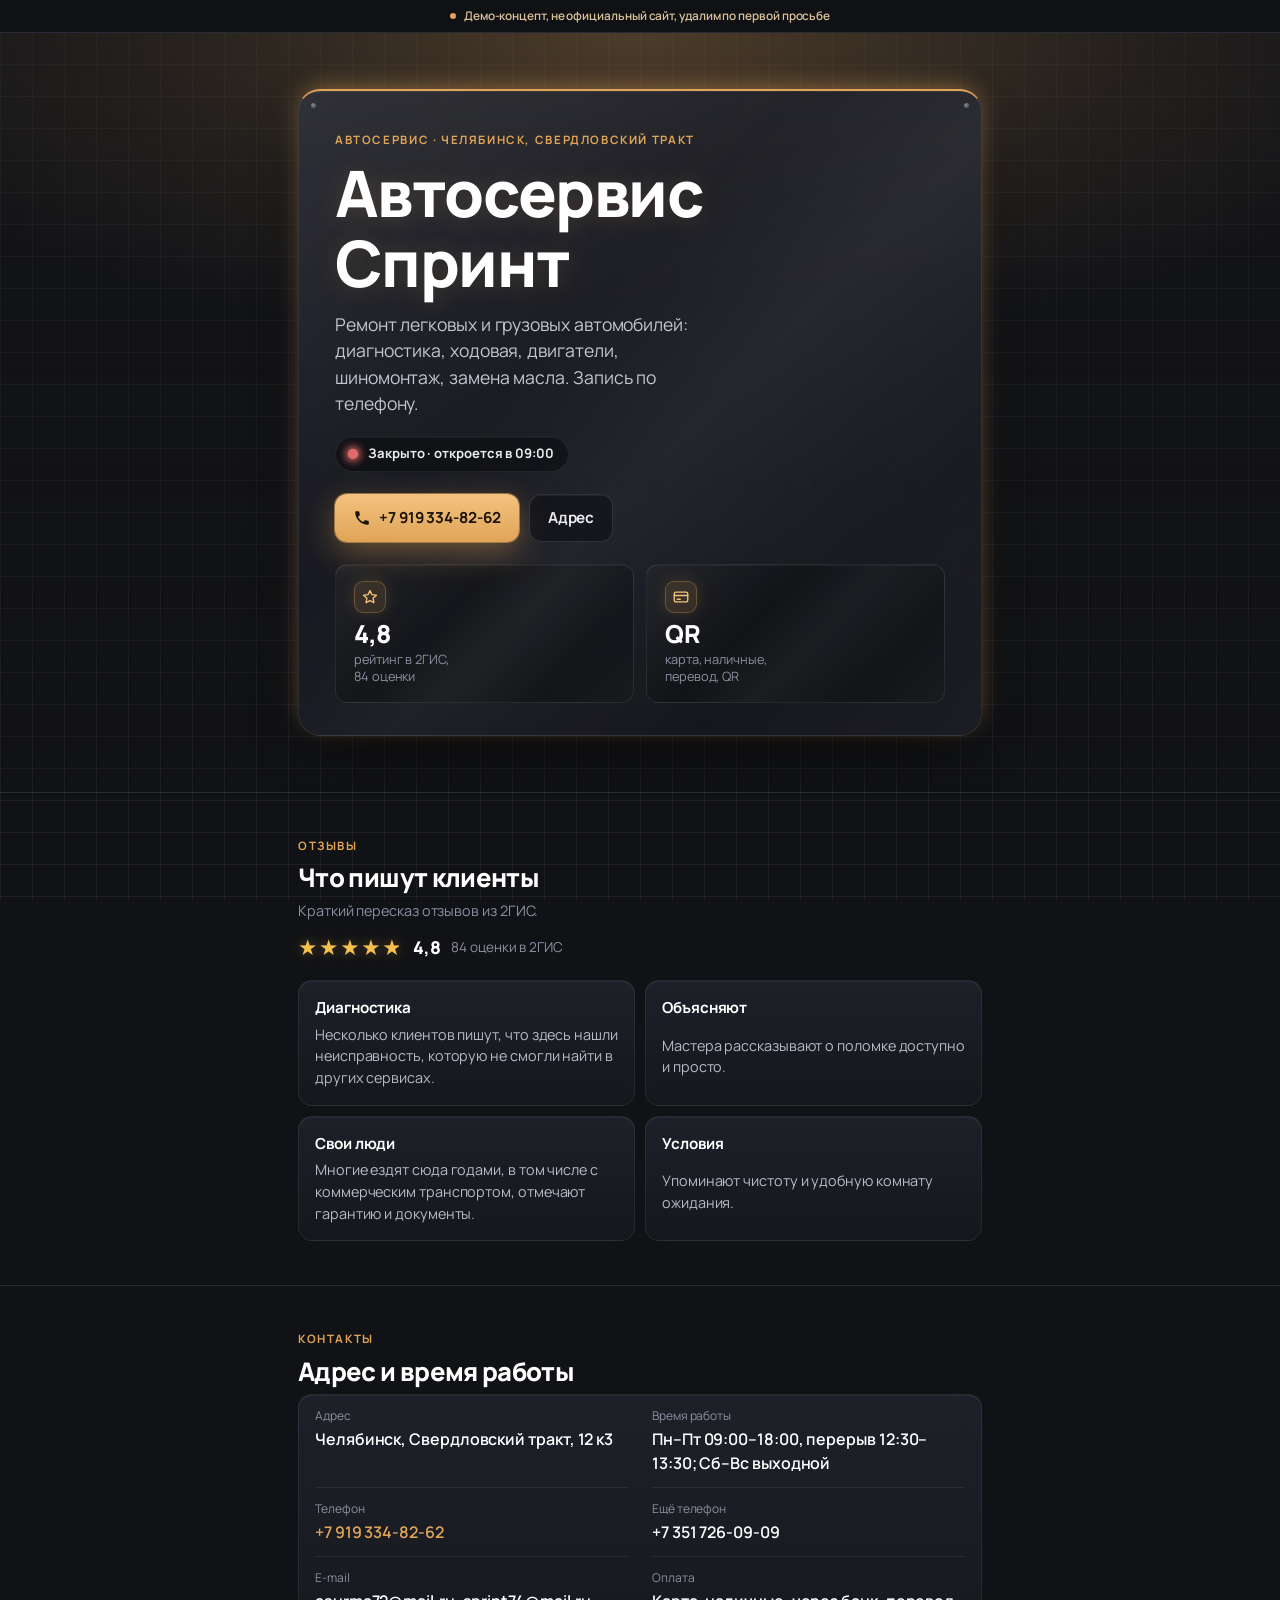
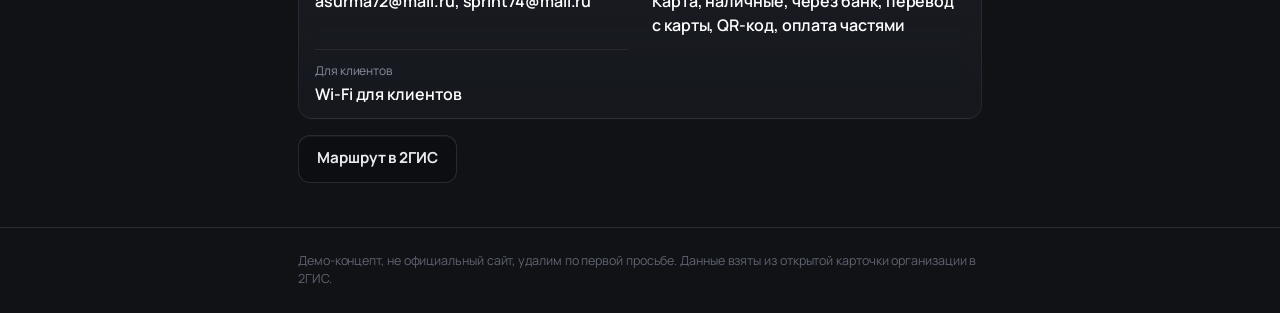
==== avtoservis-sprint/index.html @ 27052a9a "Демо-сайты: 7 лендингов (noindex, robots.txt Disallow) Co-Authored-By: Claude Opus 5.5 <noreply@anth" ====
<!doctype html>
<html lang="ru">
<head>
<meta charset="utf-8">
<meta name="viewport" content="width=device-width, initial-scale=1, viewport-fit=cover">
<meta name="robots" content="noindex, nofollow, noarchive">
<meta name="googlebot" content="noindex, nofollow">
<meta name="yandex" content="noindex, nofollow">
<title>Автосервис Спринт — легковой и грузовой автосервис, Челябинск (демо)</title>
<meta name="description" content="Демо-концепт сайта автосервиса «Спринт»: услуги, адрес, время работы, запись по телефону.">
<meta name="theme-color" content="#111215">
<link rel="preconnect" href="https://fonts.googleapis.com">
<link rel="preconnect" href="https://fonts.gstatic.com" crossorigin>
<link rel="stylesheet" href="https://fonts.googleapis.com/css2?family=Manrope:wght@400;500;600;700;800&display=swap">
<link rel="stylesheet" href="style.css">
</head>
<body ontouchstart="">

<div class="demo-bar" role="note">
  <span class="demo-bar__dot" aria-hidden="true"></span>
  Демо-концепт, не официальный сайт, удалим по первой просьбе
</div>

<header class="hero">
  <div class="wrap">
    <div class="hero__card">
      <p class="eyebrow">Автосервис · Челябинск, Свердловский тракт</p>
      <h1 class="hero__title">Автосервис Спринт</h1>
      <p class="hero__lead">Ремонт легковых и грузовых автомобилей: диагностика, ходовая, двигатели, шиномонтаж, замена масла. Запись по телефону.</p>
      <p class="status" id="status">
      <span class="status__dot" aria-hidden="true"></span>
      <span class="status__text">Пн–Пт 09:00–18:00, перерыв 12:30–13:30</span>
    </p>
      <div class="hero__actions">
      <a class="btn btn--call" href="tel:+79193348262">
        <svg aria-hidden="true" viewBox="0 0 24 24" width="18" height="18"><path fill="currentColor" d="M6.6 10.8a15.1 15.1 0 0 0 6.6 6.6l2.2-2.2a1 1 0 0 1 1-.25 11.4 11.4 0 0 0 3.6.57 1 1 0 0 1 1 1V20a1 1 0 0 1-1 1A17 17 0 0 1 3 4a1 1 0 0 1 1-1h3.5a1 1 0 0 1 1 1c0 1.25.2 2.45.57 3.57a1 1 0 0 1-.25 1z"/></svg>
        +7 919 334-82-62
      </a>
      <a class="btn btn--ghost" href="#contacts">Адрес</a>
    </div>
      <ul class="facts" style="--n:2">
        <li><span class="fact__icon" aria-hidden="true"><svg aria-hidden="true" viewBox="0 0 24 24" fill="none" stroke="currentColor" stroke-width="1.8" stroke-linecap="round" stroke-linejoin="round"><path d="m12 3.5 2.6 5.3 5.9.9-4.3 4.1 1 5.8L12 16.9l-5.2 2.7 1-5.8-4.3-4.1 5.9-.9z"/></svg></span><b>4,8</b><span class="fact__label">рейтинг в 2ГИС,<br>84 оценки</span></li>
        <li><span class="fact__icon" aria-hidden="true"><svg aria-hidden="true" viewBox="0 0 24 24" fill="none" stroke="currentColor" stroke-width="1.8" stroke-linecap="round" stroke-linejoin="round"><rect x="3" y="5.5" width="18" height="13" rx="2.5"/><path d="M3 10h18M7 15h4"/></svg></span><b>QR</b><span class="fact__label">карта, наличные,<br>перевод, QR</span></li>
      </ul>
    </div>
  </div>
</header>

<main>

  <section class="section" id="reviews">
    <div class="wrap">
      <p class="eyebrow">Отзывы</p>
      <h2>Что пишут клиенты</h2>
      <p class="muted">Краткий пересказ отзывов из 2ГИС.</p>
      <p class="stars" style="--fill:96%">
        <span class="stars__glyphs" role="img" aria-label="Рейтинг 4,8 из 5">★★★★★</span>
        <b>4,8</b>
        <span>84 оценки в 2ГИС</span>
      </p>
      <ul class="cards">
        <li><b>Диагностика</b><span>Несколько клиентов пишут, что здесь нашли неисправность, которую не смогли найти в других сервисах.</span></li>
        <li><b>Объясняют</b><span>Мастера рассказывают о поломке доступно и просто.</span></li>
        <li><b>Свои люди</b><span>Многие ездят сюда годами, в том числе с коммерческим транспортом, отмечают гарантию и документы.</span></li>
        <li><b>Условия</b><span>Упоминают чистоту и удобную комнату ожидания.</span></li>
      </ul>
    </div>
  </section>
  <section class="section" id="contacts">
    <div class="wrap">
      <p class="eyebrow">Контакты</p>
      <h2>Адрес и время работы</h2>
      <dl class="info">
        <div><dt>Адрес</dt><dd>Челябинск, Свердловский тракт, 12 к3</dd></div>
        <div><dt>Время работы</dt><dd>Пн–Пт 09:00–18:00, перерыв 12:30–13:30; Сб–Вс выходной</dd></div>
        <div><dt>Телефон</dt><dd><a href="tel:+79193348262">+7 919 334-82-62</a></dd></div>
        <div><dt>Ещё телефон</dt><dd>+7 351 726-09-09</dd></div>
        <div><dt>E-mail</dt><dd>asurma72@mail.ru, sprint74@mail.ru</dd></div>
        <div><dt>Оплата</dt><dd>Карта, наличные, через банк, перевод с карты, QR-код, оплата частями</dd></div>
        <div><dt>Для клиентов</dt><dd>Wi-Fi для клиентов</dd></div>
      </dl>
      <a class="btn btn--ghost btn--wide" href="https://2gis.ru/chelyabinsk/firm/2111590606338443" target="_blank" rel="noopener nofollow">Маршрут в 2ГИС</a>
    </div>
  </section>
</main>

<footer class="footer">
  <div class="wrap">
    <p>Демо-концепт, не официальный сайт, удалим по первой просьбе. Данные взяты из открытой карточки организации в 2ГИС.</p>
  </div>
</footer>

<div class="callbar">
  <a class="callbar__btn" href="tel:+79193348262">
    <svg aria-hidden="true" viewBox="0 0 24 24" width="18" height="18"><path fill="currentColor" d="M6.6 10.8a15.1 15.1 0 0 0 6.6 6.6l2.2-2.2a1 1 0 0 1 1-.25 11.4 11.4 0 0 0 3.6.57 1 1 0 0 1 1 1V20a1 1 0 0 1-1 1A17 17 0 0 1 3 4a1 1 0 0 1 1-1h3.5a1 1 0 0 1 1 1c0 1.25.2 2.45.57 3.57a1 1 0 0 1-.25 1z"/></svg>
    Позвонить в автосервис
  </a>
</div>
<script>
/* Статус «открыто/закрыто» по челябинскому времени. Без скрипта остаётся текст из карточки. */
(function () {
  try {
    var plan = [[[540,750],[810,1080]],[[540,750],[810,1080]],[[540,750],[810,1080]],[[540,750],[810,1080]],[[540,750],[810,1080]],[],[]]; /* Пн..Вс, интервалы в минутах */
    var days = ['пн', 'вт', 'ср', 'чт', 'пт', 'сб', 'вс'];
    var parts = new Intl.DateTimeFormat('en-US', { timeZone: 'Asia/Yekaterinburg', weekday: 'short', hour: 'numeric', minute: 'numeric', hourCycle: 'h23' }).formatToParts(new Date());
    var get = function (k) { return parts.find(function (p) { return p.type === k; }).value; };
    var d = ['Mon', 'Tue', 'Wed', 'Thu', 'Fri', 'Sat', 'Sun'].indexOf(get('weekday'));
    var t = +get('hour') * 60 + +get('minute');
    var hm = function (x) { var h = Math.floor(x / 60), m = x % 60; return (h < 10 ? '0' : '') + h + ':' + (m < 10 ? '0' : '') + m; };
    var el = document.getElementById('status'), text, open = false, i, k, iv;
    for (i = 0; i < plan[d].length; i++) if (t >= plan[d][i][0] && t < plan[d][i][1]) { open = true; text = 'Открыто · до ' + hm(plan[d][i][1]); }
    if (!open) {
      for (k = 0; k < 8 && !text; k++) {
        iv = plan[(d + k) % 7];
        for (i = 0; i < iv.length && !text; i++) {
          if (k === 0 && iv[i][0] <= t) continue;
          text = (k === 0 && i > 0 ? 'Перерыв' : 'Закрыто') + ' · откроется ' + (k > 1 ? 'в ' + days[(d + k) % 7] + ' ' : '') + 'в ' + hm(iv[i][0]);
        }
      }
    }
    el.classList.add(open ? 'is-open' : 'is-closed');
    el.querySelector('.status__text').textContent = text;
  } catch (e) {}
})();
</script>
</body>
</html>
---- avtoservis-sprint/style.css ----
/* Шаблон демо-лендинга (эталон NordWest). Один файл на все сайты: build.js копирует его в site/{slug}/ и nordwest/.
   Тёмная «индустриальная» тема, мобильная вёрстка по умолчанию.
   Анимации отключаются при prefers-reduced-motion. */
:root {
  color-scheme: dark;
  --bg: #111215;
  --card: #1a1c23;
  --card-2: #20232b;
  --line: #282b36;
  --text: #e9eaee;
  --muted: #8b90a0;
  --dim: #5f6474;
  --white: #ffffff;
  --accent: #e0a458;          /* латунь */
  --accent-hi: #f3c27f;
  --accent-ink: #1a1306;
  --gold: #f5c04e;
  --glow: rgba(224, 164, 88, .32);
  --ok: #5fbf8a;
  --off: #e06a6a;
  --r: 14px;
  --callbar-h: 76px;
  /* стекло и металл */
  --glass: linear-gradient(180deg, rgba(34, 37, 46, .78) 0%, rgba(24, 26, 33, .7) 100%);
  --glass-line: rgba(255, 255, 255, .07);
  --glass-hi: inset 0 1px 0 rgba(255, 255, 255, .05);
  --metal: linear-gradient(135deg, rgba(255, 255, 255, .075) 0%, rgba(255, 255, 255, .012) 38%, rgba(255, 255, 255, .055) 55%, rgba(255, 255, 255, .01) 78%, rgba(255, 255, 255, .04) 100%);
  --hover: rgba(224, 164, 88, .14);
}

*, *::before, *::after { box-sizing: border-box; }
html { -webkit-text-size-adjust: 100%; scroll-behavior: smooth; }

body {
  margin: 0;
  background: var(--bg);
  color: var(--text);
  font-family: "Manrope", "Inter", system-ui, -apple-system, "Segoe UI", Roboto, Arial, sans-serif;
  font-size: 15px;
  line-height: 1.5;
  letter-spacing: -.005em;
  -webkit-font-smoothing: antialiased;
  /* резерв под закреплённую панель звонка, чтобы она не перекрывала контент */
  padding-bottom: calc(var(--callbar-h) + env(safe-area-inset-bottom, 0px));
}

/* Техно-сетка на всю страницу: линии каждые 32px. Слой фиксирован и не ловит касания */
body::before {
  content: "";
  position: fixed;
  inset: 0;
  z-index: -1;
  pointer-events: none;
  background-image:
    linear-gradient(rgba(255, 255, 255, .06) 1px, transparent 1px),
    linear-gradient(90deg, rgba(255, 255, 255, .06) 1px, transparent 1px);
  background-size: 32px 32px;
}

.wrap { max-width: 720px; margin: 0 auto; padding-inline: 18px; }

h1, h2 { margin: 0; color: var(--white); letter-spacing: -.025em; line-height: 1.1; }
h2 { font-size: 1.6rem; font-weight: 800; margin-bottom: 8px; }

.eyebrow {
  margin: 0 0 10px;
  font-size: .72rem;
  font-weight: 700;
  letter-spacing: .14em;
  text-transform: uppercase;
  color: var(--accent);
}
.muted { margin: 0 0 20px; color: var(--muted); font-size: .9rem; }

/* Плашка демо */
.demo-bar {
  position: sticky;
  top: 0;
  z-index: 20;
  display: flex;
  align-items: center;
  justify-content: center;
  gap: 8px;
  padding: calc(7px + env(safe-area-inset-top, 0px)) 14px 7px;
  background: rgba(17, 18, 21, .92);
  backdrop-filter: blur(8px);
  -webkit-backdrop-filter: blur(8px);
  border-bottom: 1px solid var(--line);
  color: #d9c29b;
  font-size: .74rem;
  font-weight: 600;
  text-align: center;
}
.demo-bar__dot { width: 6px; height: 6px; border-radius: 50%; background: var(--accent); flex: none; }

/* ---------- Первый экран ---------- */
.hero {
  position: relative;
  padding-block: 28px 36px;
  border-bottom: 1px solid var(--line);
  /* яркий латунный прожектор сверху; подложка полупрозрачная, чтобы читалась сетка */
  background:
    radial-gradient(90% 55% at 50% 0%, rgba(224, 164, 88, .28), rgba(224, 164, 88, .08) 45%, transparent 75%),
    linear-gradient(180deg, rgba(21, 22, 27, .55) 0%, rgba(17, 18, 21, .2) 100%);
  overflow: hidden;
}

/* индустриальная карточка: светящийся верхний край + диагональный металлический отлив */
.hero__card {
  position: relative;
  padding: 24px 18px 18px;
  border-radius: 18px;
  border: 1px solid rgba(255, 255, 255, .08);
  border-top: 2px solid var(--accent);
  background: var(--metal), linear-gradient(180deg, rgba(30, 32, 40, .88), rgba(20, 21, 27, .9));
  box-shadow:
    0 -6px 24px -6px rgba(224, 164, 88, .55),
    inset 0 1px 0 rgba(255, 255, 255, .06),
    0 24px 60px -20px rgba(0, 0, 0, .7);
  backdrop-filter: blur(10px);
  -webkit-backdrop-filter: blur(10px);
}
/* заклёпки по углам — маленький «индустриальный» штрих */
.hero__card::before,
.hero__card::after {
  content: "";
  position: absolute;
  top: 12px;
  width: 5px;
  height: 5px;
  border-radius: 50%;
  background: radial-gradient(circle at 35% 35%, #c9ccd6, #5c606c);
  opacity: .55;
}
.hero__card::before { left: 12px; }
.hero__card::after { right: 12px; }

.hero__title { font-size: 2.9rem; font-weight: 800; margin-bottom: 12px; text-shadow: 0 2px 24px rgba(224, 164, 88, .18); }
.hero__lead { margin: 0 0 20px; color: #c3c6d0; font-size: 1rem; max-width: 34ch; }

/* Статус работы */
.status {
  display: inline-flex;
  align-items: center;
  gap: 10px;
  margin: 0 0 22px;
  padding: 7px 14px 7px 12px;
  border: 1px solid var(--glass-line);
  border-radius: 999px;
  background: rgba(10, 11, 14, .55);
  box-shadow: var(--glass-hi);
  font-size: .82rem;
  font-weight: 700;
  color: var(--text);
}
/* цвет точки задаётся через color, кольцо пульсирует тем же цветом */
.status__dot { position: relative; width: 10px; height: 10px; border-radius: 50%; color: var(--muted); background: currentColor; flex: none; }
.status.is-open .status__dot { color: var(--ok); box-shadow: 0 0 10px 1px currentColor; }
.status.is-closed .status__dot { color: var(--off); box-shadow: 0 0 10px 1px currentColor; }
.status.is-open .status__dot::after,
.status.is-closed .status__dot::after {
  content: "";
  position: absolute;
  inset: 0;
  border-radius: 50%;
  border: 2px solid currentColor;
  box-shadow: 0 0 8px currentColor;
  animation: pulse 1.8s cubic-bezier(.2, .6, .35, 1) infinite;
}
@keyframes pulse {
  0%   { transform: scale(1);   opacity: 1; }
  75%  { transform: scale(3.4); opacity: 0; }
  100% { transform: scale(3.4); opacity: 0; }
}

.hero__actions { display: flex; flex-wrap: wrap; gap: 10px; margin-bottom: 22px; }

/* ---------- Кнопки ---------- */
.btn {
  position: relative;
  display: inline-flex;
  align-items: center;
  justify-content: center;
  gap: 8px;
  min-height: 48px;
  padding: 0 18px;
  border-radius: 12px;
  font-weight: 700;
  font-size: .95rem;
  text-decoration: none;
  transition: background .15s, box-shadow .15s, border-color .15s, transform .12s ease-out;
  -webkit-tap-highlight-color: transparent;
}
.btn:active { transform: scale(.97); }
.btn--call,
.callbar__btn {
  overflow: hidden;
  isolation: isolate;
  background: linear-gradient(180deg, var(--accent-hi) 0%, var(--accent) 100%);
  color: var(--accent-ink);
  box-shadow: 0 0 0 1px rgba(224, 164, 88, .6), 0 10px 32px rgba(224, 164, 88, .42);
}
.btn--call:hover { box-shadow: 0 0 0 1px rgba(243, 194, 127, .9), 0 12px 40px rgba(224, 164, 88, .55); }
/* глянцевый блик пробегает по кнопке раз в 4 секунды */
.btn--call::after,
.callbar__btn::after {
  content: "";
  position: absolute;
  z-index: -1;
  top: -20%;
  bottom: -20%;
  left: 0;
  width: 45%;
  background: linear-gradient(100deg, transparent 0%, rgba(255, 255, 255, .55) 50%, transparent 100%);
  transform: translateX(-160%) skewX(-18deg);
  animation: shine 4s ease-in-out infinite;
  pointer-events: none;
}
@keyframes shine {
  0%, 62%  { transform: translateX(-160%) skewX(-18deg); }
  86%, 100% { transform: translateX(330%) skewX(-18deg); }
}
.btn--ghost {
  border: 1px solid rgba(255, 255, 255, .12);
  color: var(--text);
  background: rgba(10, 11, 14, .5);
  box-shadow: var(--glass-hi);
}
.btn--ghost:hover { border-color: rgba(224, 164, 88, .45); }
.btn--wide { width: 100%; margin-top: 16px; }

/* ---------- Цифры-бейджи ---------- */
.facts {
  list-style: none;
  margin: 0;
  padding: 0;
  display: grid;
  grid-template-columns: repeat(var(--n, 3), 1fr);
  gap: 8px;
}
.facts li {
  display: grid;
  align-content: start;
  gap: 4px;
  padding: 12px 10px 12px;
  border-radius: 12px;
  border: 1px solid rgba(255, 255, 255, .08);
  background: var(--metal), rgba(10, 11, 14, .55);
  box-shadow: var(--glass-hi);
}
.fact__icon {
  display: grid;
  place-items: center;
  width: 32px;
  height: 32px;
  margin-bottom: 4px;
  border-radius: 9px;
  color: var(--accent-hi);
  background: rgba(224, 164, 88, .14);
  border: 1px solid rgba(224, 164, 88, .3);
  box-shadow: 0 0 16px rgba(224, 164, 88, .18);
}
.fact__icon svg { width: 18px; height: 18px; }
.facts b { color: var(--white); font-size: 1.55rem; font-weight: 800; line-height: 1.05; letter-spacing: -.02em; }
.fact__label { color: var(--muted); font-size: .72rem; line-height: 1.35; }

/* ---------- Секции ---------- */
.section { position: relative; padding-block: 44px; border-bottom: 1px solid var(--line); }

/* Свечение за прайсом: слой позади контента внутри секции */
#prices::before {
  content: "";
  position: absolute;
  inset: 0;
  z-index: -1;
  pointer-events: none;
  background:
    radial-gradient(70% 45% at 85% 15%, rgba(224, 164, 88, .12), transparent 70%),
    radial-gradient(60% 40% at 10% 70%, rgba(95, 120, 191, .08), transparent 70%);
}

/* ---------- Прайс ---------- */
.group {
  position: relative;
  background: var(--glass);
  border: 1px solid var(--glass-line);
  border-radius: var(--r);
  box-shadow: var(--glass-hi);
  backdrop-filter: blur(12px);
  -webkit-backdrop-filter: blur(12px);
  margin-bottom: 10px;
  overflow: hidden;
  transition: border-color .2s;
}
/* латунная полоса слева у открытой группы */
.group::before {
  content: "";
  position: absolute;
  left: 0;
  top: 0;
  bottom: 0;
  width: 3px;
  background: var(--accent);
  box-shadow: 0 0 12px rgba(224, 164, 88, .7);
  opacity: 0;
  transition: opacity .2s;
}
.group[open] { border-color: rgba(224, 164, 88, .25); }
.group[open]::before { opacity: 1; }

.group summary {
  display: flex;
  align-items: center;
  gap: 10px;
  padding: 14px 16px;
  cursor: pointer;
  list-style: none;
  font-weight: 700;
  color: var(--white);
  transition: background .15s;
  -webkit-tap-highlight-color: transparent;
}
.group summary:active { background: var(--hover); }
@media (hover: hover) { .group summary:hover { background: rgba(255, 255, 255, .03); } }
.group summary::-webkit-details-marker { display: none; }
.group summary .group__title { flex: 1; }
.group__icon {
  flex: none;
  display: grid;
  place-items: center;
  width: 32px;
  height: 32px;
  border-radius: 9px;
  color: var(--accent-hi);
  background: rgba(224, 164, 88, .12);
  border: 1px solid rgba(224, 164, 88, .25);
}
.group__icon svg { width: 18px; height: 18px; }
/* яркий счётчик позиций */
.group summary small {
  min-width: 26px;
  font-size: .74rem;
  font-weight: 800;
  text-align: center;
  color: var(--accent-ink);
  background: var(--accent);
  padding: 2px 8px;
  border-radius: 999px;
  box-shadow: 0 0 12px rgba(224, 164, 88, .45);
}
.group summary::after {
  content: "";
  width: 8px;
  height: 8px;
  border-right: 2px solid var(--muted);
  border-bottom: 2px solid var(--muted);
  transform: rotate(45deg) translateY(-2px);
  transition: transform .2s;
}
.group[open] summary::after { transform: rotate(-135deg) translateY(-2px); border-color: var(--accent); }
.group[open] summary { border-bottom: 1px solid var(--glass-line); }

.price { list-style: none; margin: 0; padding: 0; }
/* строка подсвечивается на всю ширину карточки */
.price li {
  position: relative;
  display: flex;
  align-items: baseline;
  justify-content: space-between;
  gap: 14px;
  padding: 10px 16px 10px 19px;
  font-size: .9rem;
  color: #c3c6d0;
  transition: background .15s, color .15s;
}
.price li + li { border-top: 1px solid var(--glass-line); }
.price li:active { background: var(--hover); color: var(--white); }
.price li:active b { color: var(--accent-hi); }
@media (hover: hover) {
  .price li:hover { background: var(--hover); color: var(--white); }
  .price li:hover b { color: var(--accent-hi); }
}
.price b { color: var(--white); font-weight: 700; white-space: nowrap; font-variant-numeric: tabular-nums; transition: color .15s; }

.note { margin: 18px 0 0; color: var(--muted); font-size: .86rem; }
.note b { color: var(--text); }

/* ---------- Отзывы ---------- */
/* звёзды заполняются ровно по рейтингу в 2ГИС: --fill = рейтинг / 5 */
.stars {
  display: flex;
  flex-wrap: wrap;
  align-items: center;
  gap: 4px 10px;
  margin: -8px 0 20px;
  font-size: .85rem;
  color: var(--muted);
}
.stars__glyphs {
  font-size: 1.35rem;
  letter-spacing: .08em;
  line-height: 1;
  background: linear-gradient(90deg, var(--gold) var(--fill, 100%), #3a3d48 var(--fill, 100%));
  -webkit-background-clip: text;
  background-clip: text;
  color: transparent;
  filter: drop-shadow(0 0 6px rgba(245, 192, 78, .35));
}
.stars b { color: var(--white); font-size: 1.1rem; font-weight: 800; }

.cards { list-style: none; margin: 0; padding: 0; display: grid; gap: 10px; }
.cards li {
  display: grid;
  gap: 4px;
  padding: 16px;
  background: var(--glass);
  border: 1px solid var(--glass-line);
  border-radius: var(--r);
  box-shadow: var(--glass-hi);
  backdrop-filter: blur(12px);
  -webkit-backdrop-filter: blur(12px);
  font-size: .9rem;
  color: #b7bbc7;
  transition: border-color .2s, background .2s, transform .2s ease-out;
}
.cards li:active { border-color: rgba(224, 164, 88, .35); }
@media (hover: hover) {
  .cards li:hover { border-color: rgba(224, 164, 88, .35); transform: translateY(-2px); }
}
.cards b { color: var(--white); font-size: .95rem; }

/* ---------- Контакты ---------- */
.info {
  margin: 0;
  background: var(--glass);
  border: 1px solid var(--glass-line);
  border-radius: var(--r);
  box-shadow: var(--glass-hi);
  backdrop-filter: blur(12px);
  -webkit-backdrop-filter: blur(12px);
  padding: 0 16px;
}
.info div { padding: 12px 0; }
.info div + div { border-top: 1px solid var(--glass-line); }
.info dt { color: var(--muted); font-size: .75rem; margin-bottom: 2px; }
.info dd { margin: 0; color: var(--white); font-weight: 600; overflow-wrap: anywhere; }
.info a { color: var(--accent); text-decoration: none; }

.footer { padding-block: 24px; color: var(--dim); font-size: .78rem; }
.footer p { margin: 0; }

/* ---------- Закреплённая панель звонка ---------- */
.callbar {
  position: fixed;
  left: 0;
  right: 0;
  bottom: 0;
  z-index: 30;
  padding: 10px 16px calc(10px + env(safe-area-inset-bottom, 0px));
  background: rgba(17, 18, 21, .9);
  backdrop-filter: blur(10px);
  -webkit-backdrop-filter: blur(10px);
  border-top: 1px solid var(--line);
}
.callbar__btn {
  position: relative;
  display: flex;
  align-items: center;
  justify-content: center;
  gap: 8px;
  height: 52px;
  max-width: 520px;
  margin: 0 auto;
  border-radius: 12px;
  font-weight: 800;
  font-size: 1rem;
  text-decoration: none;
  transition: transform .12s ease-out;
  -webkit-tap-highlight-color: transparent;
}
.callbar__btn:active { transform: scale(.97); }

a:focus-visible, summary:focus-visible { outline: 2px solid var(--accent); outline-offset: 3px; border-radius: 10px; }

@media (prefers-reduced-motion: reduce) {
  html { scroll-behavior: auto; }
  *, *::before, *::after { transition: none !important; animation: none !important; }
  .cards li:hover { transform: none; }
}

/* Узкие телефоны: цифры-бейджи компактнее */
@media (max-width: 374px) {
  .facts li { padding: 10px 8px; }
  .facts b { font-size: 1.3rem; }
  .fact__icon { width: 28px; height: 28px; }
}

/* Планшеты и десктоп: панель звонка не нужна, кнопка есть на первом экране */
@media (min-width: 760px) {
  body { padding-bottom: 0; font-size: 16px; }
  .callbar { display: none; }
  .hero { padding-block: 56px 56px; }
  .hero__card { padding: 40px 36px 32px; border-radius: 22px; }
  .hero__title { font-size: 4rem; }
  .hero__lead { font-size: 1.1rem; }
  .facts { gap: 12px; }
  .facts li { padding: 16px 18px; }
  .fact__label { font-size: .8rem; }
  .cards { grid-template-columns: 1fr 1fr; }
  .info { display: grid; grid-template-columns: 1fr 1fr; column-gap: 24px; }
  .info div + div { border-top: 0; }
  .info div:nth-child(n+3) { border-top: 1px solid var(--glass-line); }
  .btn--wide { width: auto; }
}
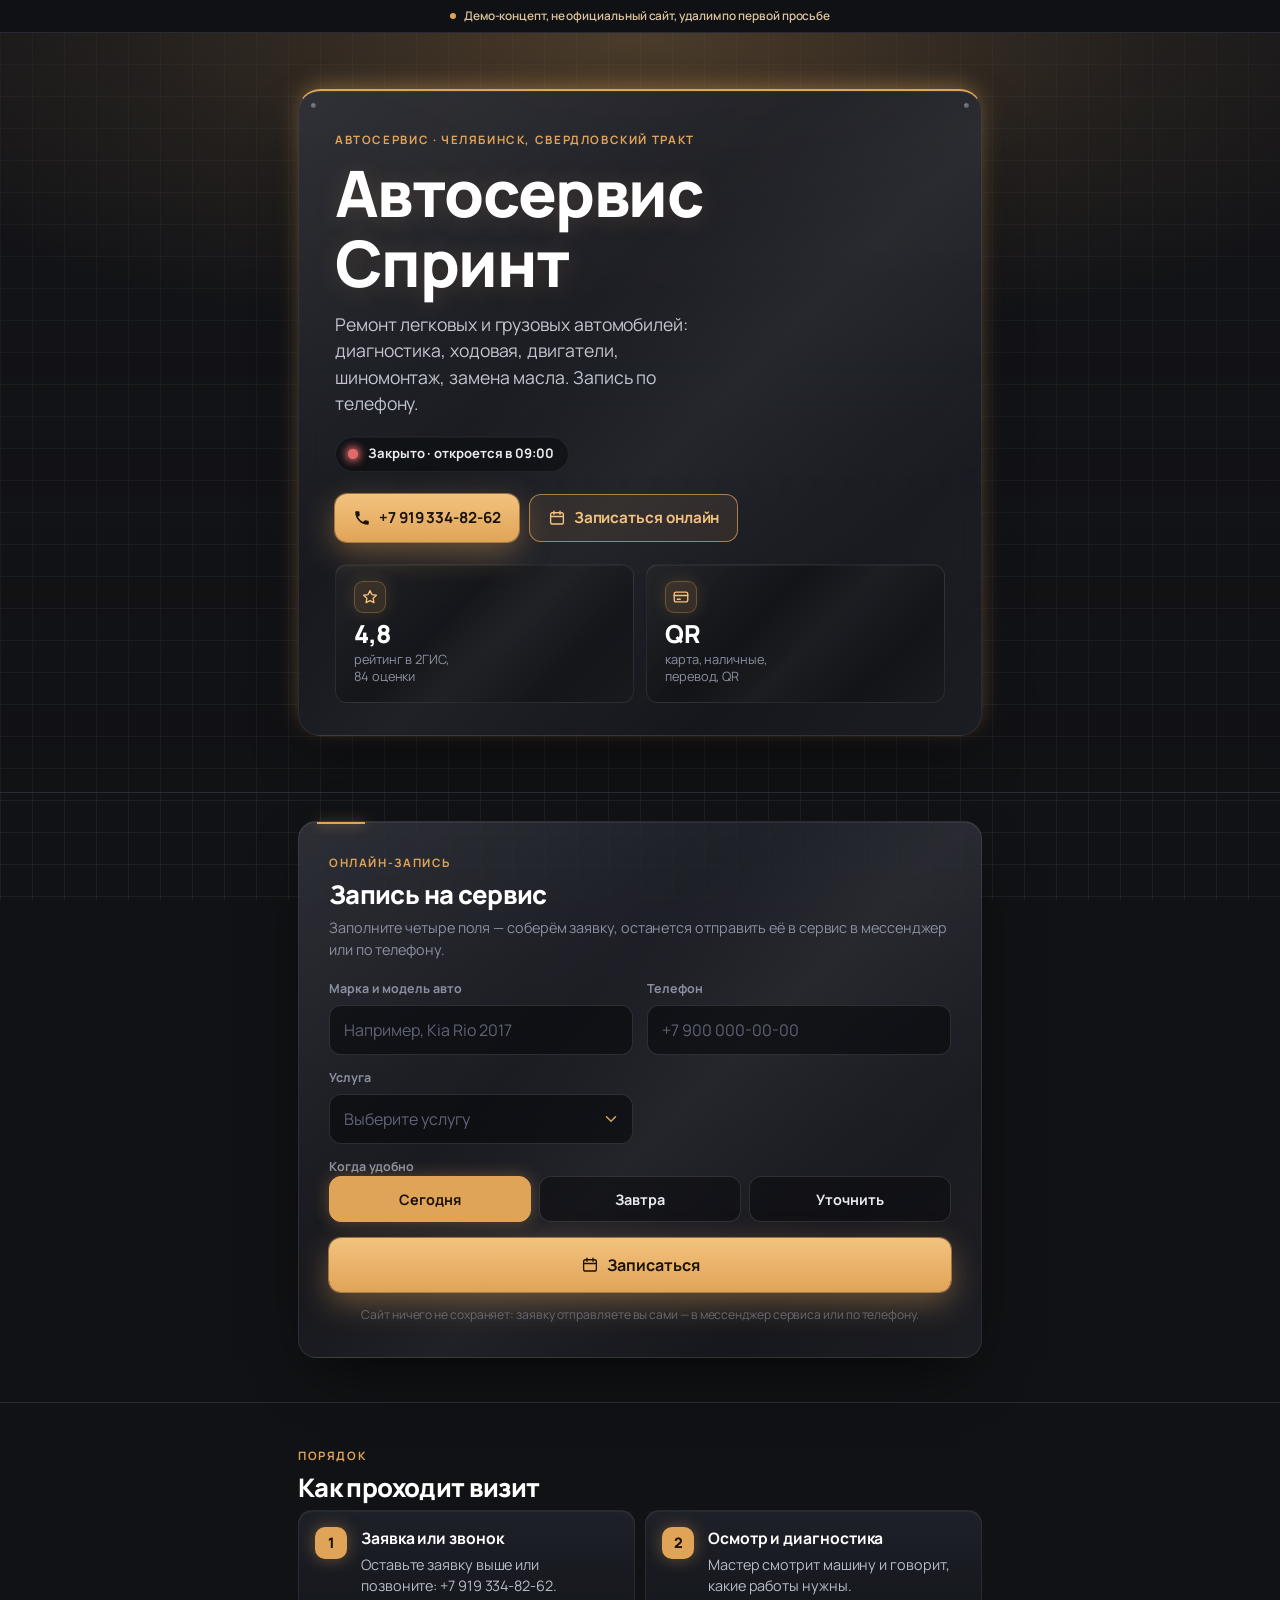
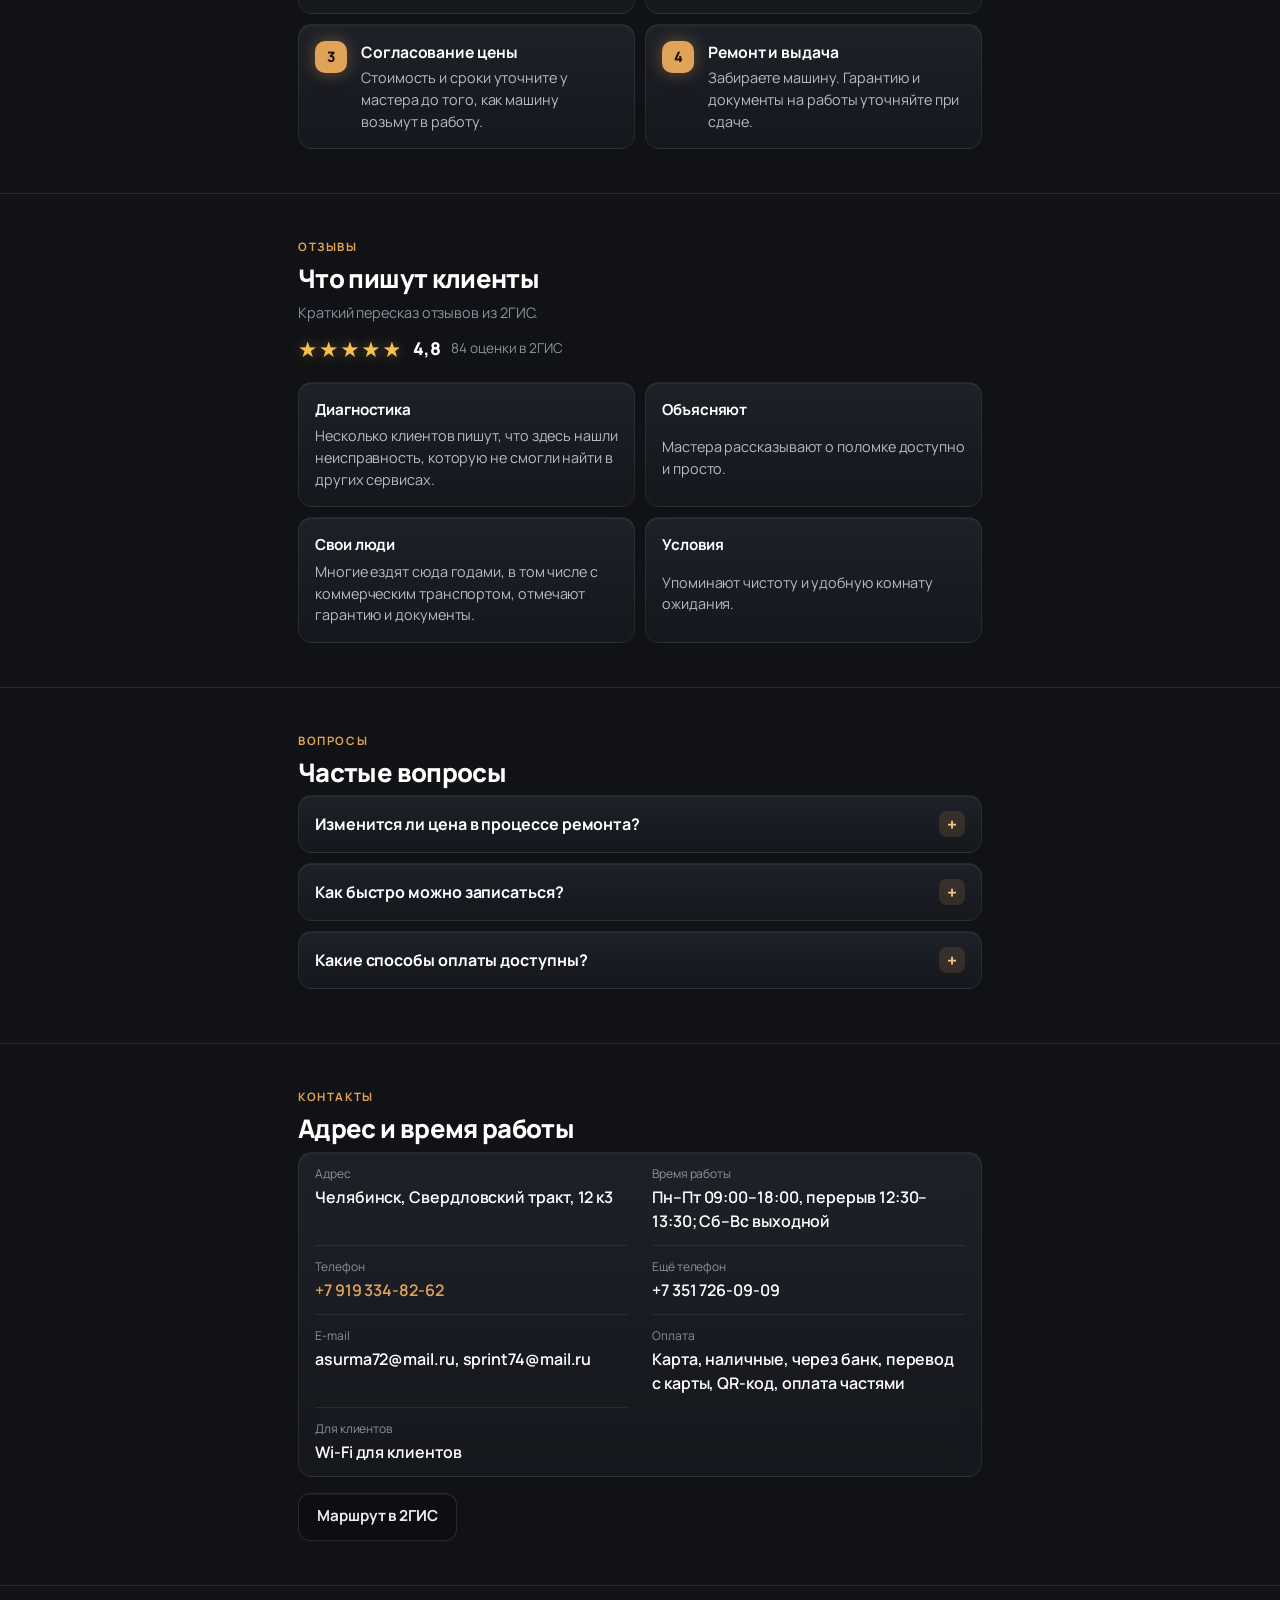
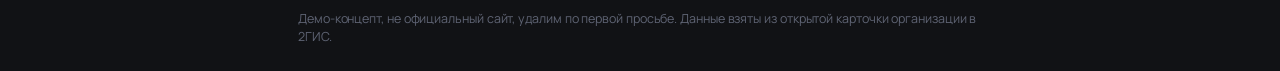
==== commit 78c48d52: "Онлайн-запись, «Как проходит визит», частые вопросы, кнопки записи Co-Authored-By: Claude Opus 5.5 <" ====
--- a/avtoservis-sprint/index.html
+++ b/avtoservis-sprint/index.html
@@ -36,7 +36,7 @@
         <svg aria-hidden="true" viewBox="0 0 24 24" width="18" height="18"><path fill="currentColor" d="M6.6 10.8a15.1 15.1 0 0 0 6.6 6.6l2.2-2.2a1 1 0 0 1 1-.25 11.4 11.4 0 0 0 3.6.57 1 1 0 0 1 1 1V20a1 1 0 0 1-1 1A17 17 0 0 1 3 4a1 1 0 0 1 1-1h3.5a1 1 0 0 1 1 1c0 1.25.2 2.45.57 3.57a1 1 0 0 1-.25 1z"/></svg>
         +7 919 334-82-62
       </a>
-      <a class="btn btn--ghost" href="#contacts">Адрес</a>
+      <a class="btn btn--book" href="#booking"><svg aria-hidden="true" viewBox="0 0 24 24" fill="none" stroke="currentColor" stroke-width="1.8" stroke-linecap="round" stroke-linejoin="round"><rect x="3.5" y="5" width="17" height="15" rx="2.5"/><path d="M3.5 10h17M8 3v4M16 3v4"/></svg> Записаться онлайн</a>
     </div>
       <ul class="facts" style="--n:2">
         <li><span class="fact__icon" aria-hidden="true"><svg aria-hidden="true" viewBox="0 0 24 24" fill="none" stroke="currentColor" stroke-width="1.8" stroke-linecap="round" stroke-linejoin="round"><path d="m12 3.5 2.6 5.3 5.9.9-4.3 4.1 1 5.8L12 16.9l-5.2 2.7 1-5.8-4.3-4.1 5.9-.9z"/></svg></span><b>4,8</b><span class="fact__label">рейтинг в 2ГИС,<br>84 оценки</span></li>
@@ -47,7 +47,54 @@
 </header>
 
 <main>
-
+  <section class="section section--booking" id="booking">
+    <div class="wrap">
+      <div class="booking">
+        <p class="eyebrow">Онлайн-запись</p>
+        <h2>Запись на сервис</h2>
+        <p class="muted">Заполните четыре поля — соберём заявку, останется отправить её в сервис в мессенджер или по телефону.</p>
+        <form class="bform" id="bform" action="#booking" novalidate>
+          <label class="field"><span class="field__label">Марка и модель авто</span>
+            <input class="field__input" name="car" maxlength="60" autocomplete="off" placeholder="Например, Kia Rio 2017" required></label>
+          <label class="field"><span class="field__label">Телефон</span>
+            <input class="field__input" name="phone" type="tel" inputmode="tel" autocomplete="tel" maxlength="20" placeholder="+7 900 000-00-00" required></label>
+          <label class="field"><span class="field__label">Услуга</span>
+            <select class="field__input" name="service" required>
+              <option value="" disabled selected>Выберите услугу</option>
+              <option>Замена масла</option>
+              <option>Диагностика</option>
+              <option>Ходовая часть</option>
+              <option>Ремонт двигателя</option>
+              <option>Шиномонтаж</option>
+              <option>Другое</option>
+            </select></label>
+          <fieldset class="field field--chips"><legend class="field__label">Когда удобно</legend>
+            <div class="chips">
+              <label class="chip"><input type="radio" name="time" value="Сегодня" checked><span>Сегодня</span></label>
+              <label class="chip"><input type="radio" name="time" value="Завтра"><span>Завтра</span></label>
+              <label class="chip"><input type="radio" name="time" value="Уточнить"><span>Уточнить</span></label>
+            </div>
+          </fieldset>
+          <p class="bform__err" id="bform-err" role="alert" hidden></p>
+          <button class="btn btn--call btn--wide bform__submit" type="submit"><svg aria-hidden="true" viewBox="0 0 24 24" fill="none" stroke="currentColor" stroke-width="1.8" stroke-linecap="round" stroke-linejoin="round"><rect x="3.5" y="5" width="17" height="15" rx="2.5"/><path d="M3.5 10h17M8 3v4M16 3v4"/></svg> Записаться</button>
+          <p class="bform__hint">Сайт ничего не сохраняет: заявку отправляете вы сами — в мессенджер сервиса или по телефону.</p>
+        </form>
+      </div>
+    </div>
+  </section>
+
+  <section class="section" id="steps">
+    <div class="wrap">
+      <p class="eyebrow">Порядок</p>
+      <h2>Как проходит визит</h2>
+      <ol class="steps">
+        <li class="step"><span class="step__num">1</span><b>Заявка или звонок</b><span>Оставьте заявку выше или позвоните: +7 919 334-82-62.</span></li>
+        <li class="step"><span class="step__num">2</span><b>Осмотр и диагностика</b><span>Мастер смотрит машину и говорит, какие работы нужны.</span></li>
+        <li class="step"><span class="step__num">3</span><b>Согласование цены</b><span>Стоимость и сроки уточните у мастера до того, как машину возьмут в работу.</span></li>
+        <li class="step"><span class="step__num">4</span><b>Ремонт и выдача</b><span>Забираете машину. Гарантию и документы на работы уточняйте при сдаче.</span></li>
+      </ol>
+    </div>
+  </section>
   <section class="section" id="reviews">
     <div class="wrap">
       <p class="eyebrow">Отзывы</p>
@@ -66,6 +113,24 @@
       </ul>
     </div>
   </section>
+  <section class="section" id="faq">
+    <div class="wrap">
+      <p class="eyebrow">Вопросы</p>
+      <h2>Частые вопросы</h2>
+      <details class="faq">
+        <summary>Изменится ли цена в процессе ремонта?</summary>
+        <p>Цен в карточке 2ГИС нет, поэтому стоимость уточняйте по телефону до начала работ.</p>
+      </details>
+      <details class="faq">
+        <summary>Как быстро можно записаться?</summary>
+        <p>В 2ГИС указано, что сервис работает по предварительной записи: Пн–Пт 09:00–18:00, перерыв 12:30–13:30.</p>
+      </details>
+      <details class="faq">
+        <summary>Какие способы оплаты доступны?</summary>
+        <p>Карта, наличные, через банк, перевод с карты, QR-код, оплата частями. Так указано в карточке 2ГИС.</p>
+      </details>
+    </div>
+  </section>
   <section class="section" id="contacts">
     <div class="wrap">
       <p class="eyebrow">Контакты</p>
@@ -90,11 +155,26 @@
   </div>
 </footer>
 
-<div class="callbar">
+<div class="callbar callbar--two">
   <a class="callbar__btn" href="tel:+79193348262">
     <svg aria-hidden="true" viewBox="0 0 24 24" width="18" height="18"><path fill="currentColor" d="M6.6 10.8a15.1 15.1 0 0 0 6.6 6.6l2.2-2.2a1 1 0 0 1 1-.25 11.4 11.4 0 0 0 3.6.57 1 1 0 0 1 1 1V20a1 1 0 0 1-1 1A17 17 0 0 1 3 4a1 1 0 0 1 1-1h3.5a1 1 0 0 1 1 1c0 1.25.2 2.45.57 3.57a1 1 0 0 1-.25 1z"/></svg>
-    Позвонить в автосервис
+    Позвонить
   </a>
+  <a class="callbar__btn callbar__btn--book" href="#booking"><svg aria-hidden="true" viewBox="0 0 24 24" fill="none" stroke="currentColor" stroke-width="1.8" stroke-linecap="round" stroke-linejoin="round"><rect x="3.5" y="5" width="17" height="15" rx="2.5"/><path d="M3.5 10h17M8 3v4M16 3v4"/></svg> Записаться</a>
+</div>
+<div class="modal" id="bmodal" hidden>
+  <div class="modal__card" role="dialog" aria-modal="true" aria-labelledby="bmodal-title">
+    <button class="modal__x" type="button" data-close aria-label="Закрыть">×</button>
+    <div class="modal__icon" aria-hidden="true"><svg aria-hidden="true" viewBox="0 0 24 24" fill="none" stroke="currentColor" stroke-width="1.8" stroke-linecap="round" stroke-linejoin="round"><path d="m5 12.5 4.5 4.5L19 7.5"/></svg></div>
+    <h3 class="modal__title" id="bmodal-title">Заявка готова</h3>
+    <p class="modal__lead">Это демо-сайт, сам он заявки не отправляет. Позвоните в сервис и продиктуйте заявку или скопируйте текст.</p>
+    <pre class="modal__text" id="bmodal-text"></pre>
+    <div class="modal__actions">
+      <a class="btn btn--call" href="tel:+79193348262"><svg aria-hidden="true" viewBox="0 0 24 24" width="18" height="18"><path fill="currentColor" d="M6.6 10.8a15.1 15.1 0 0 0 6.6 6.6l2.2-2.2a1 1 0 0 1 1-.25 11.4 11.4 0 0 0 3.6.57 1 1 0 0 1 1 1V20a1 1 0 0 1-1 1A17 17 0 0 1 3 4a1 1 0 0 1 1-1h3.5a1 1 0 0 1 1 1c0 1.25.2 2.45.57 3.57a1 1 0 0 1-.25 1z"/></svg> Позвонить</a>
+      <button class="btn btn--ghost" type="button" id="bm-copy">Скопировать текст</button>
+    </div>
+    <p class="modal__copied" id="bm-copied" hidden>Текст скопирован</p>
+  </div>
 </div>
 <script>
 /* Статус «открыто/закрыто» по челябинскому времени. Без скрипта остаётся текст из карточки. */
@@ -123,5 +203,45 @@
   } catch (e) {}
 })();
 </script>
+<script>
+/* Онлайн-запись: проверка полей, сборка текста заявки, окно с отправкой в мессенджер или звонком */
+(function () {
+  var form = document.getElementById('bform'), modal = document.getElementById('bmodal');
+  if (!form || !modal) return;
+  var err = document.getElementById('bform-err'), out = document.getElementById('bmodal-text');
+  var wa = document.getElementById('bm-wa'), tg = document.getElementById('bm-tg');
+  var copyBtn = document.getElementById('bm-copy'), copied = document.getElementById('bm-copied');
+  var lastFocus = null, text = '';
+  function fail(msg, el) { err.textContent = msg; err.hidden = false; el.classList.add('is-bad'); el.focus(); }
+  function copy() {
+    copied.hidden = true;
+    var done = function () { copied.hidden = false; };
+    if (navigator.clipboard && navigator.clipboard.writeText) { navigator.clipboard.writeText(text).then(done, function () {}); return; }
+    try { var r = document.createRange(); r.selectNodeContents(out); var s = getSelection(); s.removeAllRanges(); s.addRange(r); if (document.execCommand('copy')) done(); } catch (e) {}
+  }
+  function close() { modal.hidden = true; document.documentElement.classList.remove('has-modal'); if (lastFocus) lastFocus.focus(); }
+  form.addEventListener('input', function (e) { e.target.classList.remove('is-bad'); err.hidden = true; });
+  form.addEventListener('submit', function (e) {
+    e.preventDefault();
+    var f = form.elements, car = f.car.value.trim(), phone = f.phone.value.trim(), service = f.service.value;
+    var time = (form.querySelector('input[name=time]:checked') || {}).value || 'Уточнить';
+    if (car.length < 2) return fail('Укажите марку и модель машины', f.car);
+    if (phone.replace(/\D/g, '').length < 10) return fail('Проверьте номер телефона: нужно не меньше 10 цифр', f.phone);
+    if (!service) return fail('Выберите услугу', f.service);
+    text = 'Здравствуйте! Хочу записаться.\nАвто: ' + car + '\nУслуга: ' + service + '\nКогда: ' + time + '\nМой телефон: ' + phone;
+    out.textContent = text;
+    if (wa) wa.href = wa.href.split('?')[0] + '?text=' + encodeURIComponent(text);
+    copied.hidden = true;
+    lastFocus = document.activeElement;
+    modal.hidden = false;
+    document.documentElement.classList.add('has-modal');
+    modal.querySelector('[data-close]').focus();
+  });
+  if (tg) tg.addEventListener('click', copy);
+  copyBtn.addEventListener('click', copy);
+  modal.addEventListener('click', function (e) { if (e.target === modal || e.target.hasAttribute('data-close')) close(); });
+  document.addEventListener('keydown', function (e) { if (e.key === 'Escape' && !modal.hidden) close(); });
+})();
+</script>
 </body>
 </html>
--- a/avtoservis-sprint/style.css
+++ b/avtoservis-sprint/style.css
@@ -480,7 +480,263 @@
 }
 .callbar__btn:active { transform: scale(.97); }
 
-a:focus-visible, summary:focus-visible { outline: 2px solid var(--accent); outline-offset: 3px; border-radius: 10px; }
+/* нижняя панель на два действия: «Позвонить» + «Записаться» */
+.callbar--two { display: grid; grid-template-columns: 1fr 1fr; gap: 8px; }
+.callbar--two .callbar__btn { width: 100%; max-width: none; margin: 0; font-size: .95rem; }
+.callbar__btn--book {
+  background: rgba(224, 164, 88, .12);
+  color: var(--accent-hi);
+  box-shadow: inset 0 0 0 1.5px rgba(224, 164, 88, .65);
+}
+.callbar__btn--book::after { display: none; }
+.callbar__btn svg { width: 18px; height: 18px; flex: none; }
+
+/* вторая кнопка первого экрана — «Записаться онлайн» */
+.btn--book {
+  border: 1.5px solid rgba(224, 164, 88, .7);
+  color: var(--accent-hi);
+  background: rgba(224, 164, 88, .1);
+}
+.btn--book:hover { background: rgba(224, 164, 88, .18); }
+.btn svg { width: 18px; height: 18px; flex: none; }
+
+[hidden] { display: none !important; }
+
+/* ---------- Онлайн-запись ---------- */
+.section--booking { padding-block: 28px 44px; }
+.booking {
+  position: relative;
+  padding: 22px 18px;
+  border-radius: 18px;
+  border: 1px solid rgba(255, 255, 255, .08);
+  background: var(--metal), linear-gradient(180deg, rgba(30, 32, 40, .9), rgba(20, 21, 27, .92));
+  box-shadow: inset 0 1px 0 rgba(255, 255, 255, .06), 0 24px 60px -24px rgba(0, 0, 0, .8);
+}
+.booking::before {  /* латунная риска слева сверху */
+  content: "";
+  position: absolute;
+  left: 18px;
+  top: 0;
+  width: 48px;
+  height: 2px;
+  background: var(--accent);
+  box-shadow: 0 0 12px rgba(224, 164, 88, .8);
+}
+.bform { display: grid; gap: 14px; }
+.field { display: grid; gap: 6px; min-width: 0; margin: 0; padding: 0; border: 0; }
+.field__label { padding: 0; font-size: .78rem; font-weight: 700; color: var(--muted); }
+.field__input {
+  width: 100%;
+  min-height: 50px;
+  padding: 0 14px;
+  border-radius: 12px;
+  border: 1px solid rgba(255, 255, 255, .12);
+  background: rgba(8, 9, 12, .6);
+  color: var(--white);
+  font: inherit;
+  font-size: 16px;               /* 16px — чтобы iPhone не увеличивал страницу при фокусе */
+  transition: border-color .15s, box-shadow .15s;
+}
+.field__input::placeholder { color: var(--dim); }
+.field__input:focus { outline: none; border-color: var(--accent); box-shadow: 0 0 0 3px rgba(224, 164, 88, .2); }
+.field__input.is-bad { border-color: var(--off); box-shadow: 0 0 0 3px rgba(224, 106, 106, .18); }
+select.field__input {
+  appearance: none;
+  -webkit-appearance: none;
+  padding-right: 40px;
+  background-image: url("data:image/svg+xml,%3Csvg xmlns='http://www.w3.org/2000/svg' viewBox='0 0 24 24' fill='none' stroke='%23e0a458' stroke-width='2' stroke-linecap='round'%3E%3Cpath d='m6 9 6 6 6-6'/%3E%3C/svg%3E");
+  background-repeat: no-repeat;
+  background-position: right 12px center;
+  background-size: 18px;
+}
+select.field__input:invalid { color: var(--dim); }
+select.field__input option { color: #111; }
+.chips { display: grid; grid-template-columns: repeat(3, 1fr); gap: 8px; }
+.chip { position: relative; }
+.chip input { position: absolute; opacity: 0; inset: 0; margin: 0; }
+.chip span {
+  display: grid;
+  place-items: center;
+  min-height: 46px;
+  border-radius: 12px;
+  border: 1px solid rgba(255, 255, 255, .12);
+  background: rgba(8, 9, 12, .5);
+  font-weight: 700;
+  font-size: .9rem;
+  color: var(--text);
+  cursor: pointer;
+  transition: background .15s, border-color .15s, color .15s, transform .12s;
+}
+.chip span:active { transform: scale(.97); }
+.chip input:checked + span { background: var(--accent); border-color: var(--accent); color: var(--accent-ink); box-shadow: 0 0 16px rgba(224, 164, 88, .35); }
+.chip input:focus-visible + span { outline: 2px solid var(--accent); outline-offset: 2px; }
+.bform__err { margin: 0; color: #ff9d9d; font-size: .86rem; font-weight: 600; }
+.bform__submit { min-height: 54px; font-size: 1rem; margin-top: 2px; }
+.bform__hint { margin: 0; color: var(--dim); font-size: .76rem; text-align: center; }
+
+/* окно «Заявка готова»: на телефоне — шторка снизу, на десктопе — по центру */
+html.has-modal { overflow: hidden; }
+.modal {
+  position: fixed;
+  inset: 0;
+  z-index: 50;
+  display: grid;
+  align-items: end;
+  justify-items: center;
+  padding: 12px 12px calc(12px + env(safe-area-inset-bottom, 0px));
+  background: rgba(5, 6, 8, .72);
+  backdrop-filter: blur(4px);
+  -webkit-backdrop-filter: blur(4px);
+  animation: fade .2s ease-out;
+}
+.modal__card {
+  position: relative;
+  width: 100%;
+  max-width: 440px;
+  max-height: calc(100vh - 24px);
+  overflow-y: auto;
+  padding: 24px 18px 18px;
+  border-radius: 18px;
+  border: 1px solid rgba(255, 255, 255, .08);
+  border-top: 2px solid var(--accent);
+  background: var(--metal), linear-gradient(180deg, #1e2028, #15161b);
+  box-shadow: 0 -6px 24px -6px rgba(224, 164, 88, .5), 0 30px 80px rgba(0, 0, 0, .6);
+  animation: rise .28s cubic-bezier(.2, .7, .3, 1);
+}
+.modal__x {
+  position: absolute;
+  top: 8px;
+  right: 8px;
+  width: 40px;
+  height: 40px;
+  border: 0;
+  border-radius: 10px;
+  background: transparent;
+  color: var(--muted);
+  font-size: 1.6rem;
+  line-height: 1;
+  cursor: pointer;
+}
+.modal__x:hover { color: var(--white); background: rgba(255, 255, 255, .06); }
+.modal__icon {
+  display: grid;
+  place-items: center;
+  width: 46px;
+  height: 46px;
+  margin-bottom: 12px;
+  border-radius: 50%;
+  color: #0e1a13;
+  background: var(--ok);
+  box-shadow: 0 0 0 6px rgba(95, 191, 138, .16), 0 0 24px rgba(95, 191, 138, .4);
+}
+.modal__icon svg { width: 24px; height: 24px; stroke-width: 2.6; }
+.modal__title { margin: 0 0 6px; color: var(--white); font-size: 1.35rem; font-weight: 800; letter-spacing: -.02em; }
+.modal__lead { margin: 0 0 12px; color: #c3c6d0; font-size: .9rem; }
+.modal__text {
+  margin: 0 0 14px;
+  padding: 12px 14px;
+  max-height: 30vh;
+  overflow: auto;
+  border-radius: 12px;
+  border: 1px solid rgba(255, 255, 255, .08);
+  background: rgba(0, 0, 0, .35);
+  color: var(--text);
+  font-family: inherit;
+  font-size: .85rem;
+  font-weight: 600;
+  line-height: 1.55;
+  white-space: pre-wrap;
+}
+.modal__actions { display: grid; gap: 8px; }
+.modal__actions .btn { width: 100%; }
+button.btn { border: 0; font: inherit; font-weight: 700; cursor: pointer; }
+button.btn--ghost { border: 1px solid rgba(255, 255, 255, .12); }
+.modal__copied { margin: 10px 0 0; text-align: center; color: var(--ok); font-size: .85rem; font-weight: 700; }
+@keyframes fade { from { opacity: 0; } }
+@keyframes rise { from { opacity: 0; transform: translateY(24px); } }
+
+/* ---------- Как проходит визит ---------- */
+.steps { list-style: none; margin: 0; padding: 0; display: grid; gap: 10px; counter-reset: none; }
+.step {
+  position: relative;
+  display: grid;
+  gap: 3px;
+  padding: 16px 16px 16px 62px;
+  border-radius: var(--r);
+  border: 1px solid var(--glass-line);
+  background: var(--glass);
+  box-shadow: var(--glass-hi);
+  font-size: .9rem;
+  color: #b7bbc7;
+}
+.step b { color: var(--white); font-size: .98rem; }
+.step__num {
+  position: absolute;
+  left: 16px;
+  top: 16px;
+  display: grid;
+  place-items: center;
+  width: 32px;
+  height: 32px;
+  border-radius: 10px;
+  background: var(--accent);
+  color: var(--accent-ink);
+  font-weight: 800;
+  box-shadow: 0 0 16px rgba(224, 164, 88, .4);
+}
+/* пунктир между шагами на телефоне */
+.step + .step::before {
+  content: "";
+  position: absolute;
+  left: 31px;
+  top: -11px;
+  height: 12px;
+  border-left: 2px dashed rgba(224, 164, 88, .45);
+}
+
+/* ---------- Частые вопросы ---------- */
+.faq {
+  margin-bottom: 10px;
+  border-radius: var(--r);
+  border: 1px solid var(--glass-line);
+  background: var(--glass);
+  box-shadow: var(--glass-hi);
+  overflow: hidden;
+  transition: border-color .2s;
+}
+.faq[open] { border-color: rgba(224, 164, 88, .3); }
+.faq summary {
+  display: flex;
+  align-items: center;
+  justify-content: space-between;
+  gap: 12px;
+  padding: 15px 16px;
+  list-style: none;
+  cursor: pointer;
+  font-weight: 700;
+  color: var(--white);
+  -webkit-tap-highlight-color: transparent;
+}
+.faq summary::-webkit-details-marker { display: none; }
+.faq summary::after {
+  content: "+";
+  flex: none;
+  display: grid;
+  place-items: center;
+  width: 26px;
+  height: 26px;
+  border-radius: 8px;
+  background: rgba(224, 164, 88, .14);
+  color: var(--accent-hi);
+  font-size: 1.1rem;
+  font-weight: 800;
+  transition: transform .2s;
+}
+.faq[open] summary::after { transform: rotate(45deg); }
+.faq summary:active { background: var(--hover); }
+.faq p { margin: 0; padding: 0 16px 16px; color: #b7bbc7; font-size: .9rem; }
+
+a:focus-visible, summary:focus-visible, button:focus-visible { outline: 2px solid var(--accent); outline-offset: 3px; border-radius: 10px; }
 
 @media (prefers-reduced-motion: reduce) {
   html { scroll-behavior: auto; }
@@ -511,4 +767,12 @@
   .info div + div { border-top: 0; }
   .info div:nth-child(n+3) { border-top: 1px solid var(--glass-line); }
   .btn--wide { width: auto; }
-}
+  .booking { padding: 32px 30px; }
+  .bform { grid-template-columns: 1fr 1fr; column-gap: 14px; }
+  .field--chips, .bform__err, .bform__submit, .bform__hint { grid-column: 1 / -1; }
+  .bform__submit { width: 100%; }
+  .modal { align-items: center; }
+  .modal__card { padding: 28px 26px 24px; }
+  .steps { grid-template-columns: 1fr 1fr; }
+  .step + .step::before { display: none; }
+}
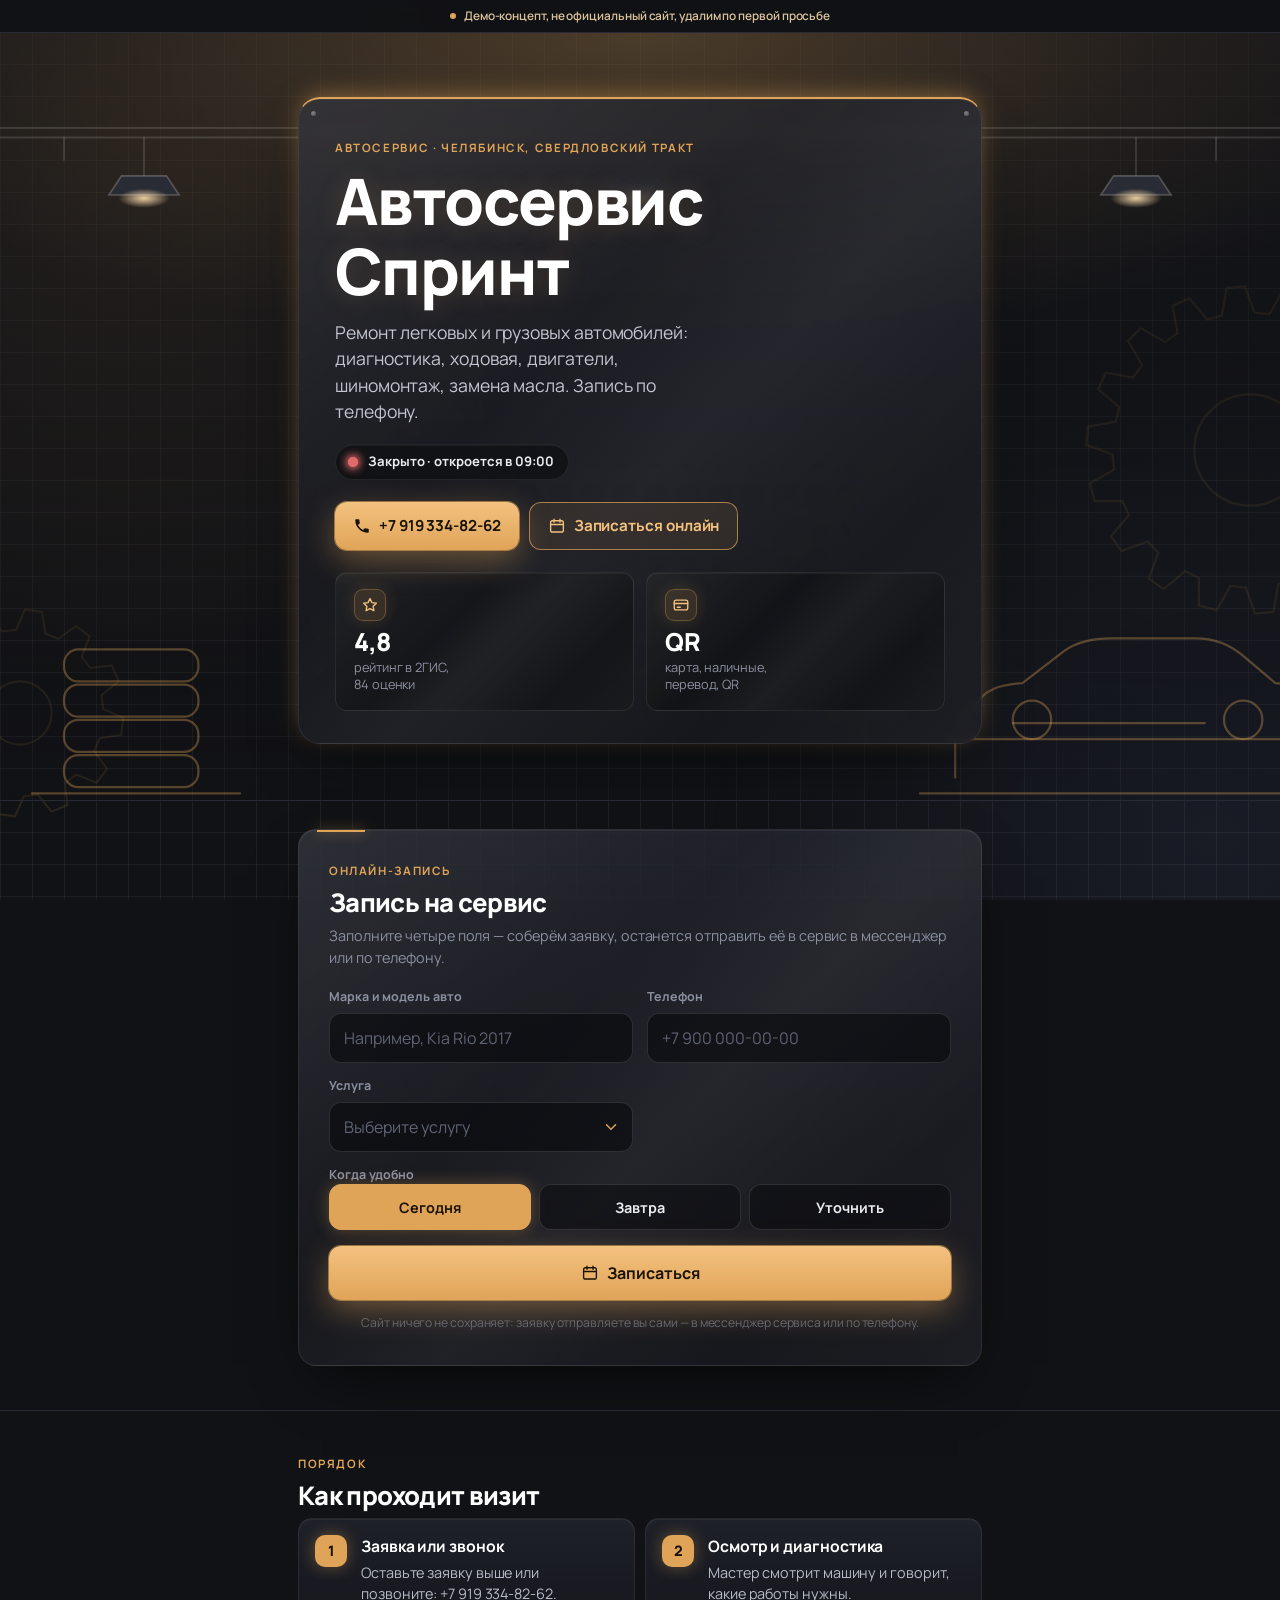
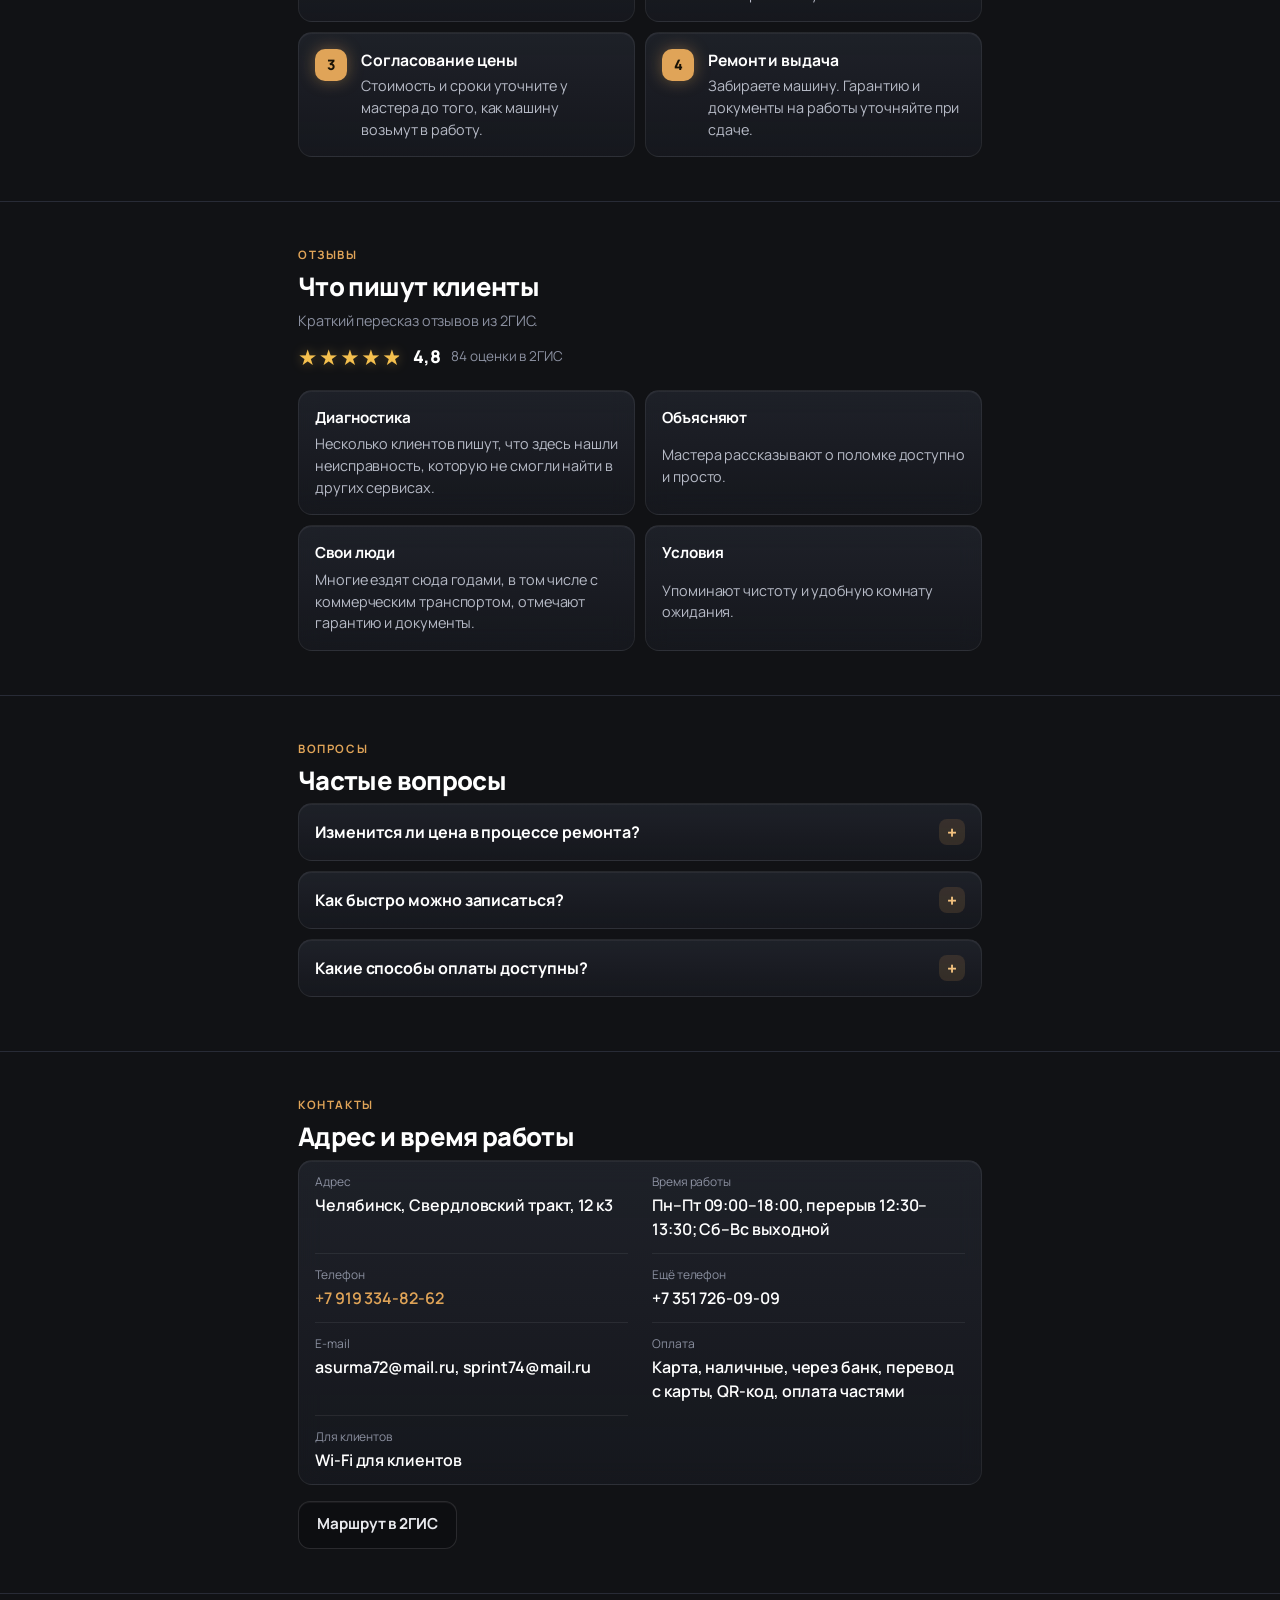
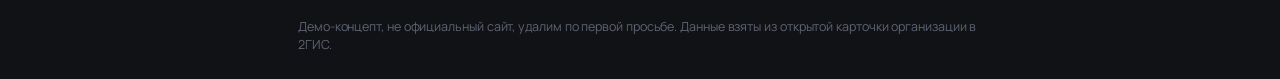
==== commit 50ad2ee7: "Атмосфера мастерской: сцена с лампами, шестерни, плавное появление блоков Co-Authored-By: Claude Opu" ====
--- a/avtoservis-sprint/index.html
+++ b/avtoservis-sprint/index.html
@@ -15,6 +15,12 @@
 <link rel="stylesheet" href="style.css">
 </head>
 <body ontouchstart="">
+<div class="bg-fx" aria-hidden="true">
+  <span class="bg-fx__glow bg-fx__glow--a"></span>
+  <span class="bg-fx__glow bg-fx__glow--b"></span>
+  <svg class="gear gear--a" viewBox="-110 -110 220 220"><path d="M100.0 3.1L99.0 14.3L82.2 17.2L79.8 26.2L92.8 37.1L88.1 47.3L71.4 44.3L66.0 51.9L74.5 66.7L66.7 74.5L51.9 66.0L44.3 71.4L47.3 88.1L37.1 92.8L26.2 79.8L17.2 82.2L14.3 99.0L3.1 100.0L-2.6 84.0L-12.0 83.1L-20.4 97.9L-31.2 95.0L-31.2 78.0L-39.7 74.0L-52.7 85.0L-61.8 78.6L-56.0 62.6L-62.6 56.0L-78.6 61.8L-85.0 52.7L-74.0 39.7L-78.0 31.2L-95.0 31.2L-97.9 20.4L-83.1 12.0L-84.0 2.6L-100.0 -3.1L-99.0 -14.3L-82.2 -17.2L-79.8 -26.2L-92.8 -37.1L-88.1 -47.3L-71.4 -44.3L-66.0 -51.9L-74.5 -66.7L-66.7 -74.5L-51.9 -66.0L-44.3 -71.4L-47.3 -88.1L-37.1 -92.8L-26.2 -79.8L-17.2 -82.2L-14.3 -99.0L-3.1 -100.0L2.6 -84.0L12.0 -83.1L20.4 -97.9L31.2 -95.0L31.2 -78.0L39.7 -74.0L52.7 -85.0L61.8 -78.6L56.0 -62.6L62.6 -56.0L78.6 -61.8L85.0 -52.7L74.0 -39.7L78.0 -31.2L95.0 -31.2L97.9 -20.4L83.1 -12.0L84.0 -2.6ZM34 0A34 34 0 1 0 -34 0A34 34 0 1 0 34 0Z"/></svg>
+  <svg class="gear gear--b" viewBox="-80 -80 160 160"><path d="M71.9 3.4L70.3 15.3L55.3 17.6L51.5 26.6L60.6 38.9L53.3 48.5L39.0 42.9L31.3 48.8L33.0 64.0L21.9 68.6L12.4 56.7L2.7 57.9L-3.4 71.9L-15.3 70.3L-17.6 55.3L-26.6 51.5L-38.9 60.6L-48.5 53.3L-42.9 39.0L-48.8 31.3L-64.0 33.0L-68.6 21.9L-56.7 12.4L-57.9 2.7L-71.9 -3.4L-70.3 -15.3L-55.3 -17.6L-51.5 -26.6L-60.6 -38.9L-53.3 -48.5L-39.0 -42.9L-31.3 -48.8L-33.0 -64.0L-21.9 -68.6L-12.4 -56.7L-2.7 -57.9L3.4 -71.9L15.3 -70.3L17.6 -55.3L26.6 -51.5L38.9 -60.6L48.5 -53.3L42.9 -39.0L48.8 -31.3L64.0 -33.0L68.6 -21.9L56.7 -12.4L57.9 -2.7ZM22 0A22 22 0 1 0 -22 0A22 22 0 1 0 22 0Z"/></svg>
+</div>
 
 <div class="demo-bar" role="note">
   <span class="demo-bar__dot" aria-hidden="true"></span>
@@ -22,6 +28,37 @@
 </div>
 
 <header class="hero">
+<div class="hero__scene hero__scene--d" aria-hidden="true">
+  <svg viewBox="0 -130 800 430" preserveAspectRatio="xMidYMax meet">
+    <defs>
+      <linearGradient id="cone-d" x1="0" y1="0" x2="0" y2="1"><stop offset="0" stop-color="#f3c27f" stop-opacity=".36"/><stop offset="1" stop-color="#f3c27f" stop-opacity="0"/></linearGradient>
+      <filter id="soft-d" x="-20%" y="-5%" width="140%" height="110%"><feGaussianBlur stdDeviation="5"/></filter>
+      <radialGradient id="beam-d"><stop offset="0" stop-color="#ffe2b0" stop-opacity=".9"/><stop offset="1" stop-color="#ffe2b0" stop-opacity="0"/></radialGradient>
+    </defs>
+    <g transform="translate(0 -130)">
+      <g class="scene__lines"><path d="M0 10H800M0 16H800"/><path d="M40 16V30M760 16V30M240 16v6M560 16v6"/></g>
+      <g class="lamp lamp--1"><path class="lamp__cone" fill="url(#cone-d)" filter="url(#soft-d)" d="M68 52 -15 430H195L112 52Z"/><path class="scene__lines" d="M90 16V40"/><path class="lamp__shade" d="M76 40h28l8 12H68Z"/><ellipse class="lamp__bulb" cx="90" cy="54" rx="16" ry="6" fill="url(#beam-d)"/></g><g class="lamp lamp--2"><path class="lamp__cone" fill="url(#cone-d)" filter="url(#soft-d)" d="M378 52 295 430H505L422 52Z"/><path class="scene__lines" d="M400 16V40"/><path class="lamp__shade" d="M386 40h28l8 12H378Z"/><ellipse class="lamp__bulb" cx="400" cy="54" rx="16" ry="6" fill="url(#beam-d)"/></g><g class="lamp lamp--3"><path class="lamp__cone" fill="url(#cone-d)" filter="url(#soft-d)" d="M688 52 605 430H815L732 52Z"/><path class="scene__lines" d="M710 16V40"/><path class="lamp__shade" d="M696 40h28l8 12H688Z"/><ellipse class="lamp__bulb" cx="710" cy="54" rx="16" ry="6" fill="url(#beam-d)"/></g>
+    </g>
+    <g class="scene__car"><rect class="scene__lines" x="40" y="272" width="84" height="20" rx="9"/><rect class="scene__lines" x="40" y="250" width="84" height="20" rx="9"/><rect class="scene__lines" x="40" y="228" width="84" height="20" rx="9"/><rect class="scene__lines" x="40" y="206" width="84" height="20" rx="9"/><path class="scene__lines" d="M20 296h130"/></g>
+    <g class="scene__car" transform="translate(505 0)">
+      <path class="scene__lines" d="M92 286V262M308 286V262M86 262h228M70 296h260"/>
+      <path class="scene__lines" d="M104 244c4-14 18-16 30-17l26-20c8-6 18-8 30-8h52c12 0 22 4 30 11l20 17c18 1 34 4 40 12 4 5 4 10 2 13h-14M104 244c-6 0-8 3-8 6v4h10M128 252h120"/>
+      <circle class="scene__lines" cx="140" cy="250" r="12"/><circle class="scene__lines" cx="272" cy="250" r="12"/>
+      <ellipse class="scene__headlight" cx="316" cy="236" rx="8" ry="4"/>
+    </g>
+  </svg>
+</div>
+<div class="hero__scene hero__scene--m" aria-hidden="true">
+  <svg viewBox="0 0 400 140" preserveAspectRatio="xMidYMin meet">
+    <defs>
+      <linearGradient id="cone-m" x1="0" y1="0" x2="0" y2="1"><stop offset="0" stop-color="#f3c27f" stop-opacity=".36"/><stop offset="1" stop-color="#f3c27f" stop-opacity="0"/></linearGradient>
+      <filter id="soft-m" x="-20%" y="-5%" width="140%" height="110%"><feGaussianBlur stdDeviation="5"/></filter>
+      <radialGradient id="beam-m"><stop offset="0" stop-color="#ffe2b0" stop-opacity=".9"/><stop offset="1" stop-color="#ffe2b0" stop-opacity="0"/></radialGradient>
+    </defs>
+    <g class="scene__lines"><path d="M0 10H400M0 16H400"/></g>
+    <g class="lamp lamp--1"><path class="lamp__cone" fill="url(#cone-m)" filter="url(#soft-m)" d="M38 52 19 140H101L82 52Z"/><path class="scene__lines" d="M60 16V40"/><path class="lamp__shade" d="M46 40h28l8 12H38Z"/><ellipse class="lamp__bulb" cx="60" cy="54" rx="16" ry="6" fill="url(#beam-m)"/></g><g class="lamp lamp--2"><path class="lamp__cone" fill="url(#cone-m)" filter="url(#soft-m)" d="M178 52 159 140H241L222 52Z"/><path class="scene__lines" d="M200 16V40"/><path class="lamp__shade" d="M186 40h28l8 12H178Z"/><ellipse class="lamp__bulb" cx="200" cy="54" rx="16" ry="6" fill="url(#beam-m)"/></g><g class="lamp lamp--3"><path class="lamp__cone" fill="url(#cone-m)" filter="url(#soft-m)" d="M318 52 299 140H381L362 52Z"/><path class="scene__lines" d="M340 16V40"/><path class="lamp__shade" d="M326 40h28l8 12H318Z"/><ellipse class="lamp__bulb" cx="340" cy="54" rx="16" ry="6" fill="url(#beam-m)"/></g>
+  </svg>
+</div>
   <div class="wrap">
     <div class="hero__card">
       <p class="eyebrow">Автосервис · Челябинск, Свердловский тракт</p>
@@ -47,7 +84,7 @@
 </header>
 
 <main>
-  <section class="section section--booking" id="booking">
+  <section class="section section--booking rv" id="booking">
     <div class="wrap">
       <div class="booking">
         <p class="eyebrow">Онлайн-запись</p>
@@ -83,7 +120,7 @@
     </div>
   </section>
 
-  <section class="section" id="steps">
+  <section class="section rv" id="steps">
     <div class="wrap">
       <p class="eyebrow">Порядок</p>
       <h2>Как проходит визит</h2>
@@ -95,7 +132,8 @@
       </ol>
     </div>
   </section>
-  <section class="section" id="reviews">
+
+  <section class="section rv" id="reviews">
     <div class="wrap">
       <p class="eyebrow">Отзывы</p>
       <h2>Что пишут клиенты</h2>
@@ -113,7 +151,7 @@
       </ul>
     </div>
   </section>
-  <section class="section" id="faq">
+  <section class="section rv" id="faq">
     <div class="wrap">
       <p class="eyebrow">Вопросы</p>
       <h2>Частые вопросы</h2>
@@ -131,7 +169,7 @@
       </details>
     </div>
   </section>
-  <section class="section" id="contacts">
+  <section class="section rv" id="contacts">
     <div class="wrap">
       <p class="eyebrow">Контакты</p>
       <h2>Адрес и время работы</h2>
@@ -243,5 +281,29 @@
   document.addEventListener('keydown', function (e) { if (e.key === 'Escape' && !modal.hidden) close(); });
 })();
 </script>
+<script>
+/* Плавное появление секций при прокрутке; при «уменьшении движения» не включается */
+(function () {
+  if (matchMedia('(prefers-reduced-motion: reduce)').matches) return;
+  var els = [].slice.call(document.querySelectorAll('.rv'));
+  if (!els.length) return;
+  document.documentElement.classList.add('rv-on');
+  var queued = false;
+  function show(el) { el.classList.add('is-in'); }
+  function check() {
+    queued = false;
+    var limit = (window.innerHeight || document.documentElement.clientHeight) * .92;
+    els = els.filter(function (el) { if (el.getBoundingClientRect().top < limit) { show(el); return false; } return true; });
+    if (!els.length) { removeEventListener('scroll', onScroll); removeEventListener('resize', onScroll); }
+  }
+  function onScroll() { if (!queued) { queued = true; setTimeout(check, 50); } }
+  addEventListener('scroll', onScroll, { passive: true });
+  addEventListener('resize', onScroll);
+  addEventListener('hashchange', function () { var t = document.querySelector(location.hash); if (t) show(t); onScroll(); });
+  check();
+  addEventListener('load', check);          /* после шрифтов вёрстка сдвигается — перепроверить */
+  setTimeout(check, 4000);
+})();
+</script>
 </body>
 </html>
--- a/avtoservis-sprint/style.css
+++ b/avtoservis-sprint/style.css
@@ -112,13 +112,14 @@
   border-radius: 18px;
   border: 1px solid rgba(255, 255, 255, .08);
   border-top: 2px solid var(--accent);
-  background: var(--metal), linear-gradient(180deg, rgba(30, 32, 40, .88), rgba(20, 21, 27, .9));
+  /* полупрозрачная, чтобы сквозь неё мягко светили лампы сцены */
+  background: var(--metal), linear-gradient(180deg, rgba(30, 32, 40, .74), rgba(20, 21, 27, .8));
   box-shadow:
     0 -6px 24px -6px rgba(224, 164, 88, .55),
     inset 0 1px 0 rgba(255, 255, 255, .06),
     0 24px 60px -20px rgba(0, 0, 0, .7);
-  backdrop-filter: blur(10px);
-  -webkit-backdrop-filter: blur(10px);
+  backdrop-filter: blur(6px);
+  -webkit-backdrop-filter: blur(6px);
 }
 /* заклёпки по углам — маленький «индустриальный» штрих */
 .hero__card::before,
@@ -479,6 +480,92 @@
   -webkit-tap-highlight-color: transparent;
 }
 .callbar__btn:active { transform: scale(.97); }
+
+/* ---------- Атмосфера мастерской ---------- */
+/* фон всей страницы: плавающие тёплые блики и медленно вращающиеся шестерни (только transform/opacity) */
+.bg-fx { position: fixed; inset: 0; z-index: -1; overflow: hidden; pointer-events: none; }
+.bg-fx__glow { position: absolute; width: 80vmax; height: 80vmax; border-radius: 50%; will-change: transform; }
+.bg-fx__glow--a {
+  left: -30vmax; top: -25vmax;
+  background: radial-gradient(closest-side, rgba(224, 164, 88, .13), transparent);
+  animation: drift-a 26s ease-in-out infinite alternate;
+}
+.bg-fx__glow--b {
+  right: -35vmax; bottom: -35vmax;
+  background: radial-gradient(closest-side, rgba(95, 120, 191, .1), transparent);
+  animation: drift-b 32s ease-in-out infinite alternate;
+}
+@keyframes drift-a { to { transform: translate(18vmax, 22vmax) scale(1.15); } }
+@keyframes drift-b { to { transform: translate(-16vmax, -20vmax) scale(.9); } }
+.gear { position: absolute; fill: none; stroke: rgba(224, 164, 88, .13); stroke-width: 1.4; will-change: transform; }
+.gear--a { width: 360px; right: -150px; top: 30vh; animation: spin 90s linear infinite; }
+.gear--b { width: 230px; left: -95px; bottom: 8vh; animation: spin 64s linear infinite reverse; }
+@keyframes spin { to { transform: rotate(360deg); } }
+
+/* сцена первого экрана: балка, лампы, машина на подъёмнике */
+.hero__scene { position: absolute; inset: 0; pointer-events: none; }
+.hero__scene svg { width: 100%; height: 100%; display: block; }
+/* телефон: ряд ламп над карточкой, их свет просвечивает сквозь неё */
+.hero__scene--d { display: none; }
+.hero__scene--m { bottom: auto; }
+.hero__scene--m svg { height: auto; }
+.hero { padding-top: 58px; }
+.hero > .wrap { position: relative; z-index: 1; }
+.scene__lines { fill: none; stroke: rgba(255, 255, 255, .13); stroke-width: 1.2; stroke-linecap: round; stroke-linejoin: round; }
+.lamp__shade { fill: #2a2c35; stroke: rgba(255, 255, 255, .22); stroke-width: 1; }
+.lamp__cone { fill: url(#cone); transform-box: fill-box; transform-origin: 50% 0; animation: lamp 7s ease-in-out infinite alternate; }
+.lamp__bulb { animation: bulb 7s ease-in-out infinite alternate; }
+.lamp--2 .lamp__cone, .lamp--2 .lamp__bulb { animation-delay: -2.3s; }
+.lamp--3 .lamp__cone, .lamp--3 .lamp__bulb { animation-delay: -4.6s; }
+@keyframes lamp { from { opacity: .55; transform: scaleX(.94); } to { opacity: 1; transform: scaleX(1.04); } }
+@keyframes bulb { from { opacity: .6; } to { opacity: 1; } }
+.scene__car .scene__lines { stroke: rgba(224, 164, 88, .34); stroke-width: 1.4; }
+.scene__headlight { fill: #ffe2b0; animation: headlight 4.5s ease-in-out infinite; }
+@keyframes headlight { 0%, 100% { opacity: .25; } 50% { opacity: .9; } }
+/* полоса света проходит по первому экрану */
+.hero::after {
+  content: "";
+  position: absolute;
+  inset: -10% -60%;
+  pointer-events: none;
+  background: linear-gradient(105deg, transparent 42%, rgba(255, 226, 176, .075) 50%, transparent 58%);
+  transform: translateX(-45%);
+  animation: sweep 11s ease-in-out infinite;
+}
+@keyframes sweep { 0%, 35% { transform: translateX(-45%); } 75%, 100% { transform: translateX(45%); } }
+
+/* ---------- Плавное появление блоков (включает скрипт; без него всё видно сразу) ---------- */
+.rv-on .rv > .wrap > *,
+.rv-on .rv .cards > li,
+.rv-on .rv .steps > li,
+.rv-on .rv .group,
+.rv-on .rv .faq,
+.rv-on .rv .gallery__item {
+  opacity: 0;
+  transform: translateY(22px);
+  transition: opacity .7s ease, transform .75s cubic-bezier(.2, .7, .3, 1);
+}
+.rv-on .rv.is-in > .wrap > *,
+.rv-on .rv.is-in .cards > li,
+.rv-on .rv.is-in .steps > li,
+.rv-on .rv.is-in .group,
+.rv-on .rv.is-in .faq,
+.rv-on .rv.is-in .gallery__item { opacity: 1; transform: none; }
+.rv-on .rv.is-in > .wrap > :nth-child(2) { transition-delay: .06s; }
+.rv-on .rv.is-in > .wrap > :nth-child(3) { transition-delay: .12s; }
+.rv-on .rv.is-in > .wrap > :nth-child(n+4) { transition-delay: .18s; }
+.rv-on .rv.is-in :is(.cards > li, .steps > li, .group, .faq, .gallery__item):nth-child(1) { transition-delay: .2s; }
+.rv-on .rv.is-in :is(.cards > li, .steps > li, .group, .faq, .gallery__item):nth-child(2) { transition-delay: .3s; }
+.rv-on .rv.is-in :is(.cards > li, .steps > li, .group, .faq, .gallery__item):nth-child(3) { transition-delay: .4s; }
+.rv-on .rv.is-in :is(.cards > li, .steps > li, .group, .faq, .gallery__item):nth-child(4) { transition-delay: .5s; }
+.rv-on .rv.is-in :is(.cards > li, .steps > li, .group, .faq, .gallery__item):nth-child(n+5) { transition-delay: .6s; }
+
+/* ---------- Фотогалерея (только фото с разрешением) ---------- */
+.gallery { display: flex; gap: 10px; overflow-x: auto; scroll-snap-type: x mandatory; padding-bottom: 6px; -webkit-overflow-scrolling: touch; }
+.gallery__item { position: relative; flex: 0 0 84%; margin: 0; aspect-ratio: 4 / 3; border-radius: var(--r); overflow: hidden; scroll-snap-align: start; border: 1px solid var(--glass-line); }
+.gallery__item img { width: 100%; height: 100%; object-fit: cover; animation: kenburns 18s ease-in-out infinite alternate; }
+.gallery__item figcaption { position: absolute; left: 0; right: 0; bottom: 0; padding: 18px 12px 8px; font-size: .7rem; color: #c3c6d0; background: linear-gradient(transparent, rgba(0, 0, 0, .7)); }
+@keyframes kenburns { from { transform: scale(1); } to { transform: scale(1.08) translate(-2%, -1%); } }
 
 /* нижняя панель на два действия: «Позвонить» + «Записаться» */
 .callbar--two { display: grid; grid-template-columns: 1fr 1fr; gap: 8px; }
@@ -742,6 +829,12 @@
   html { scroll-behavior: auto; }
   *, *::before, *::after { transition: none !important; animation: none !important; }
   .cards li:hover { transform: none; }
+  .gallery__item img { animation: none !important; }
+}
+/* на узких экранах шестерни меньше, чтобы не спорили с контентом */
+@media (max-width: 759px) {
+  .gear--a { width: 260px; right: -130px; }
+  .gear--b { width: 170px; left: -80px; }
 }
 
 /* Узкие телефоны: цифры-бейджи компактнее */
@@ -755,7 +848,9 @@
 @media (min-width: 760px) {
   body { padding-bottom: 0; font-size: 16px; }
   .callbar { display: none; }
-  .hero { padding-block: 56px 56px; }
+  .hero { padding-block: 64px 56px; }
+  .hero__scene--d { display: block; }
+  .hero__scene--m { display: none; }
   .hero__card { padding: 40px 36px 32px; border-radius: 22px; }
   .hero__title { font-size: 4rem; }
   .hero__lead { font-size: 1.1rem; }
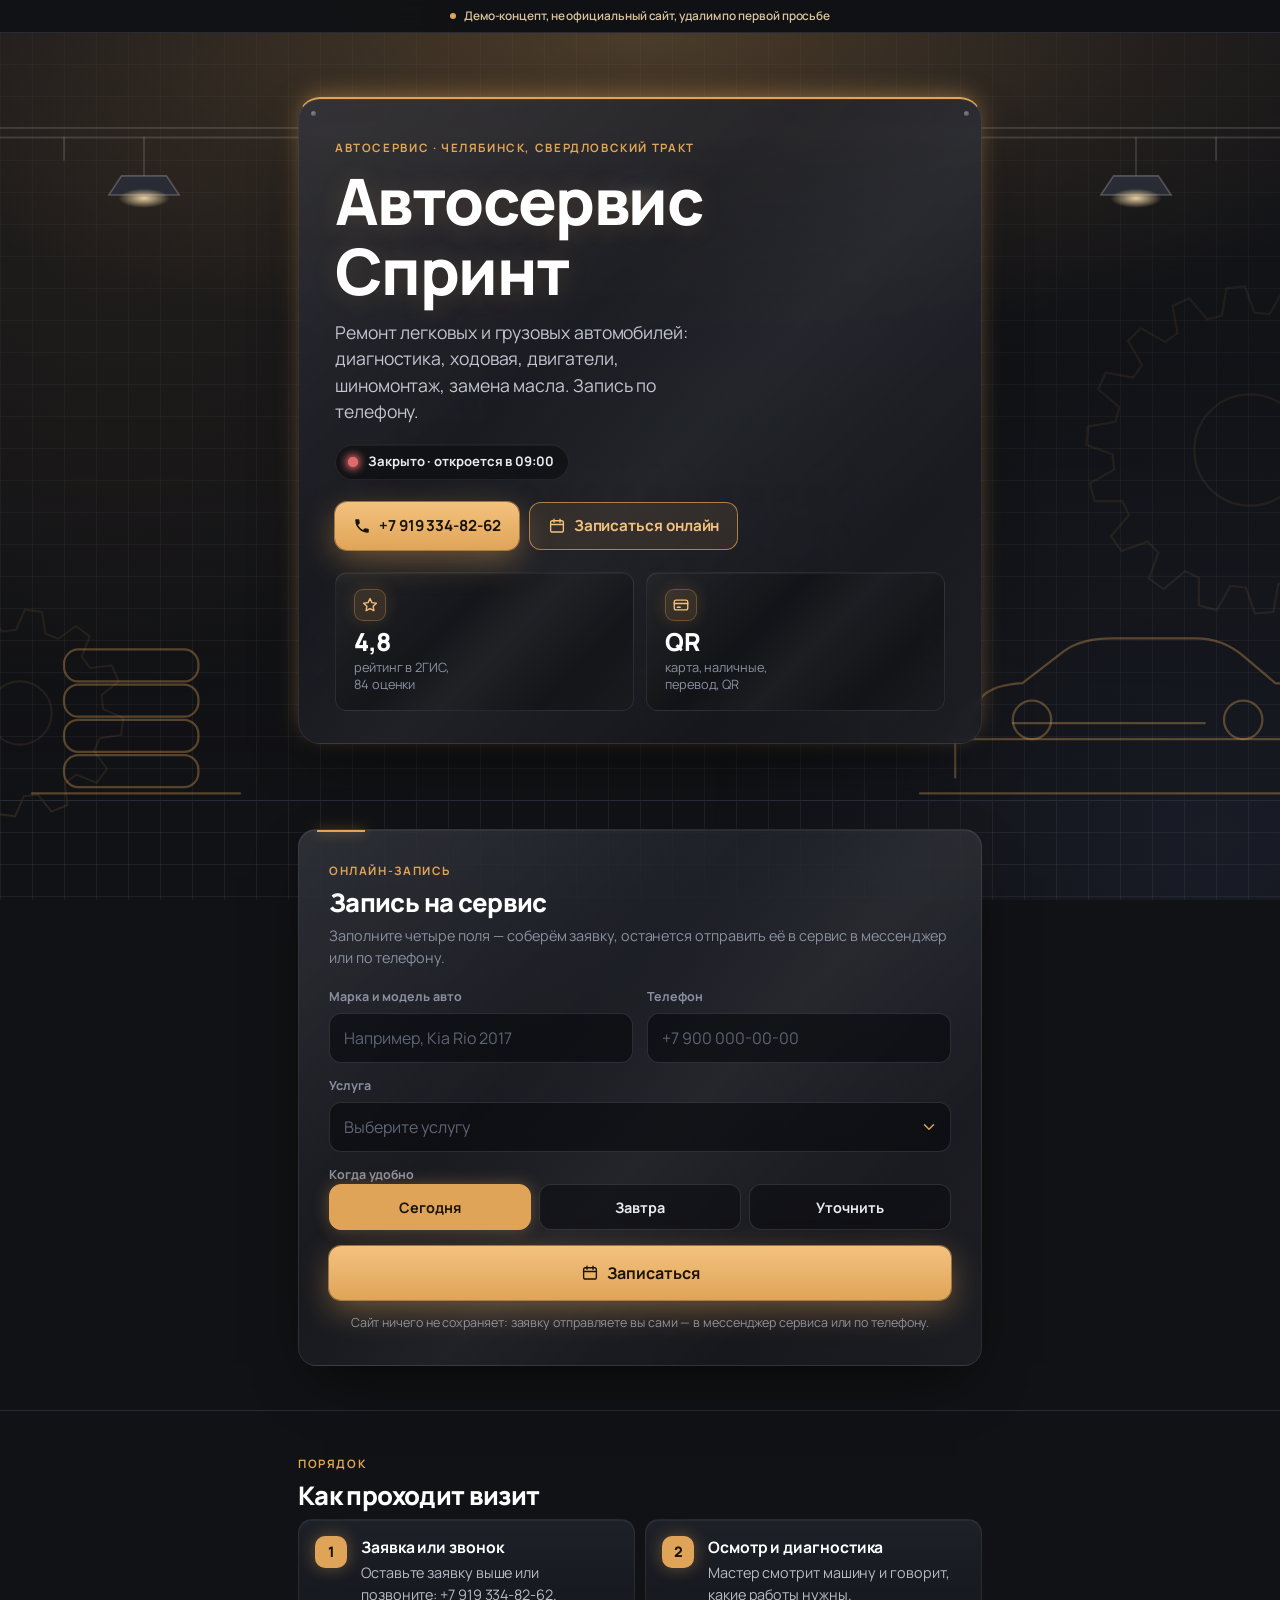
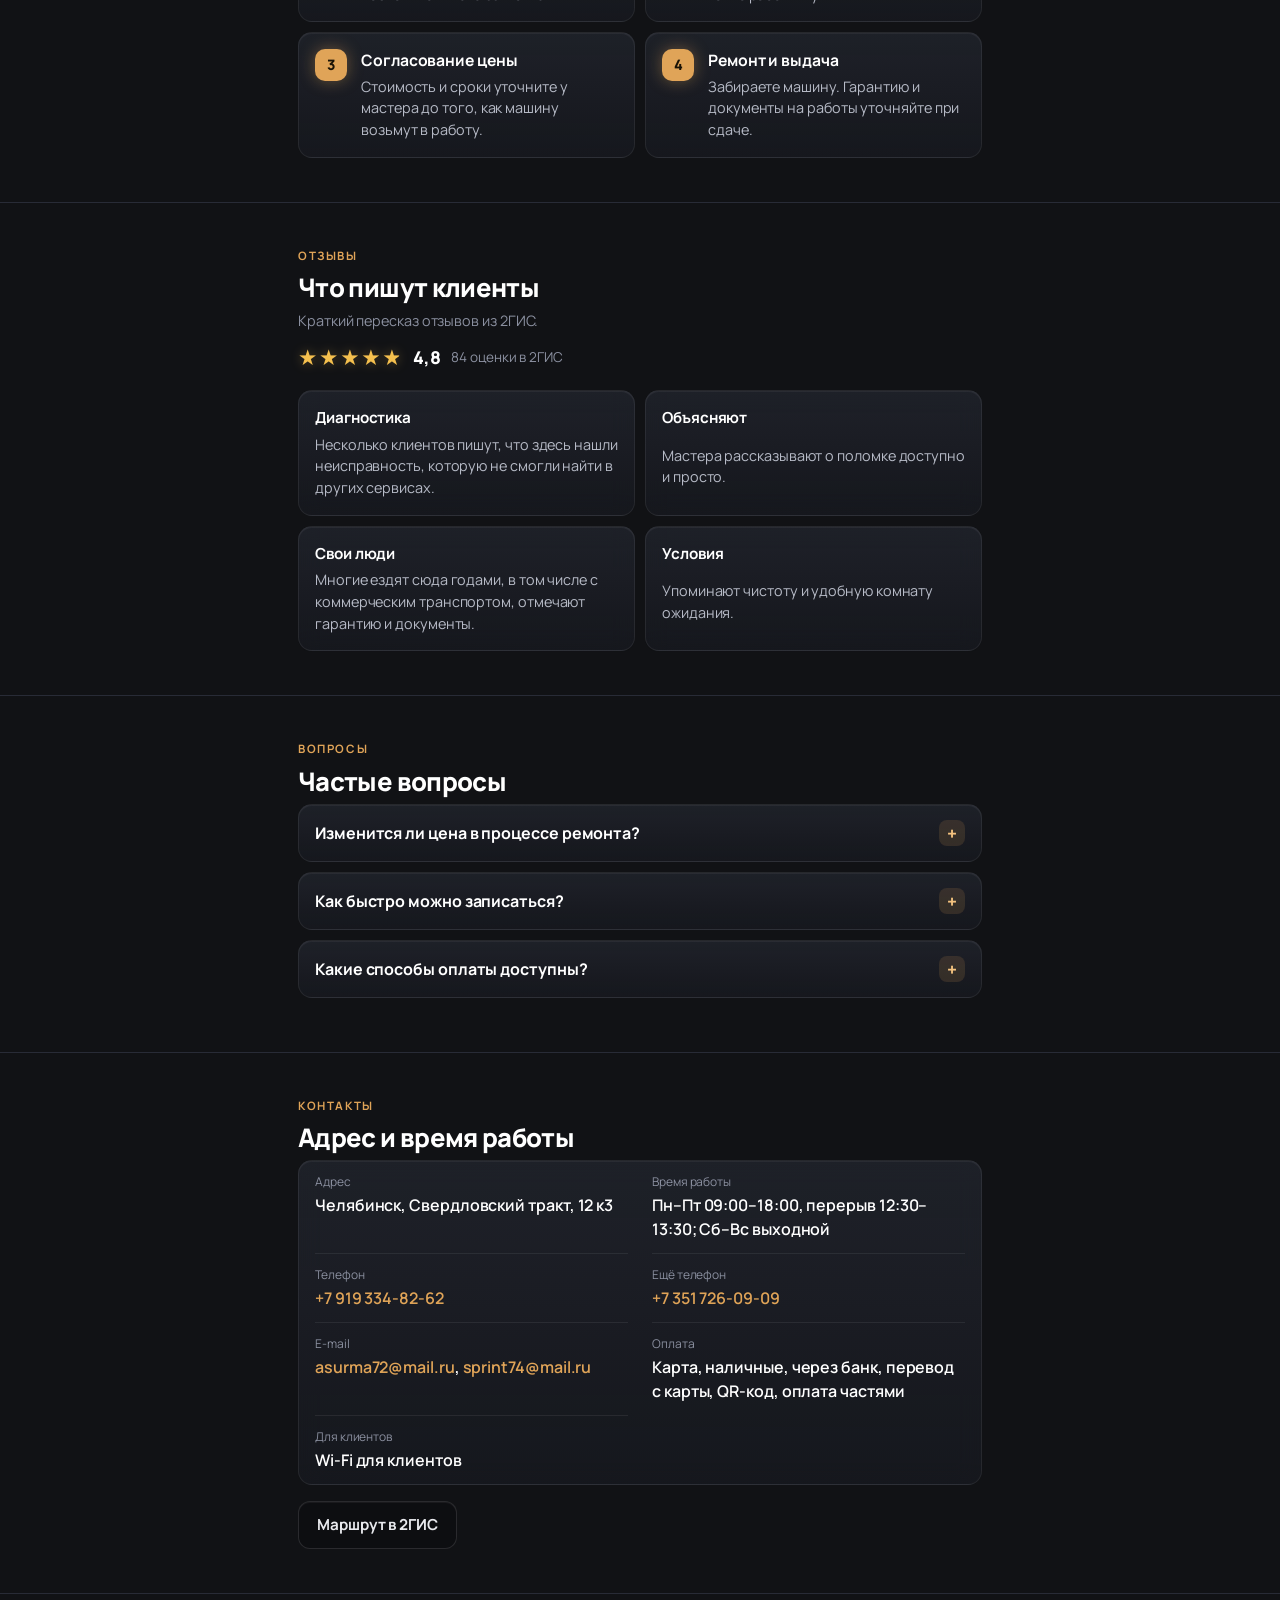
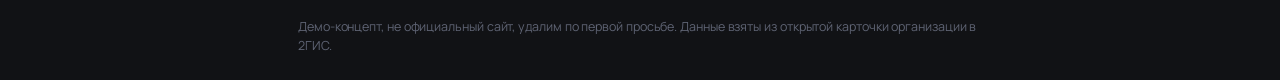
==== commit 8a0e3974: "Кликабельные контакты, читаемая подсказка формы, поле услуги на всю ширину - Доп. телефоны, e-mail, " ====
--- a/avtoservis-sprint/index.html
+++ b/avtoservis-sprint/index.html
@@ -177,8 +177,8 @@
         <div><dt>Адрес</dt><dd>Челябинск, Свердловский тракт, 12 к3</dd></div>
         <div><dt>Время работы</dt><dd>Пн–Пт 09:00–18:00, перерыв 12:30–13:30; Сб–Вс выходной</dd></div>
         <div><dt>Телефон</dt><dd><a href="tel:+79193348262">+7 919 334-82-62</a></dd></div>
-        <div><dt>Ещё телефон</dt><dd>+7 351 726-09-09</dd></div>
-        <div><dt>E-mail</dt><dd>asurma72@mail.ru, sprint74@mail.ru</dd></div>
+        <div><dt>Ещё телефон</dt><dd><a href="tel:+73517260909">+7 351 726-09-09</a></dd></div>
+        <div><dt>E-mail</dt><dd><a href="mailto:asurma72@mail.ru">asurma72@mail.ru</a>, <a href="mailto:sprint74@mail.ru">sprint74@mail.ru</a></dd></div>
         <div><dt>Оплата</dt><dd>Карта, наличные, через банк, перевод с карты, QR-код, оплата частями</dd></div>
         <div><dt>Для клиентов</dt><dd>Wi-Fi для клиентов</dd></div>
       </dl>
--- a/avtoservis-sprint/style.css
+++ b/avtoservis-sprint/style.css
@@ -659,7 +659,7 @@
 .chip input:focus-visible + span { outline: 2px solid var(--accent); outline-offset: 2px; }
 .bform__err { margin: 0; color: #ff9d9d; font-size: .86rem; font-weight: 600; }
 .bform__submit { min-height: 54px; font-size: 1rem; margin-top: 2px; }
-.bform__hint { margin: 0; color: var(--dim); font-size: .76rem; text-align: center; }
+.bform__hint { margin: 0; color: var(--muted); font-size: .78rem; text-align: center; }
 
 /* окно «Заявка готова»: на телефоне — шторка снизу, на десктопе — по центру */
 html.has-modal { overflow: hidden; }
@@ -864,7 +864,8 @@
   .btn--wide { width: auto; }
   .booking { padding: 32px 30px; }
   .bform { grid-template-columns: 1fr 1fr; column-gap: 14px; }
-  .field--chips, .bform__err, .bform__submit, .bform__hint { grid-column: 1 / -1; }
+  .field--chips, .bform__err, .bform__submit, .bform__hint,
+  .bform > label.field:nth-of-type(3) { grid-column: 1 / -1; }
   .bform__submit { width: 100%; }
   .modal { align-items: center; }
   .modal__card { padding: 28px 26px 24px; }
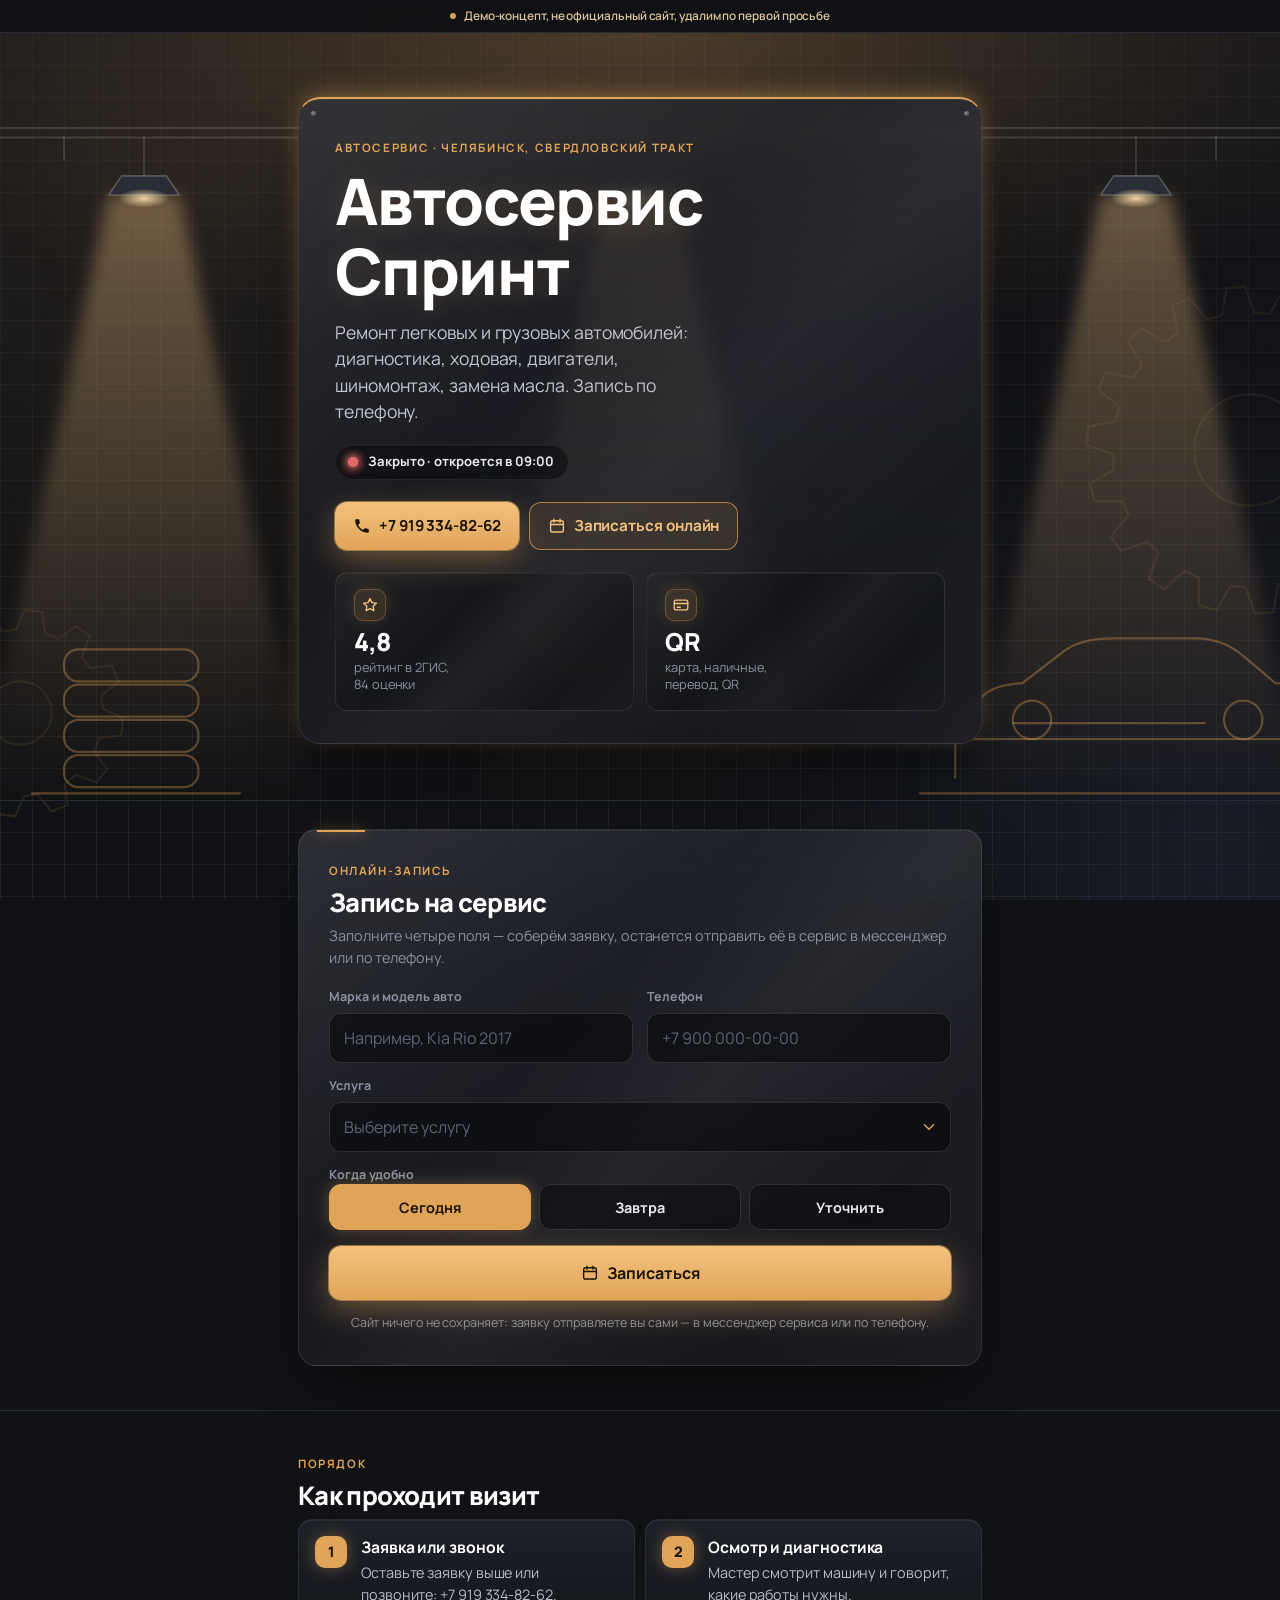
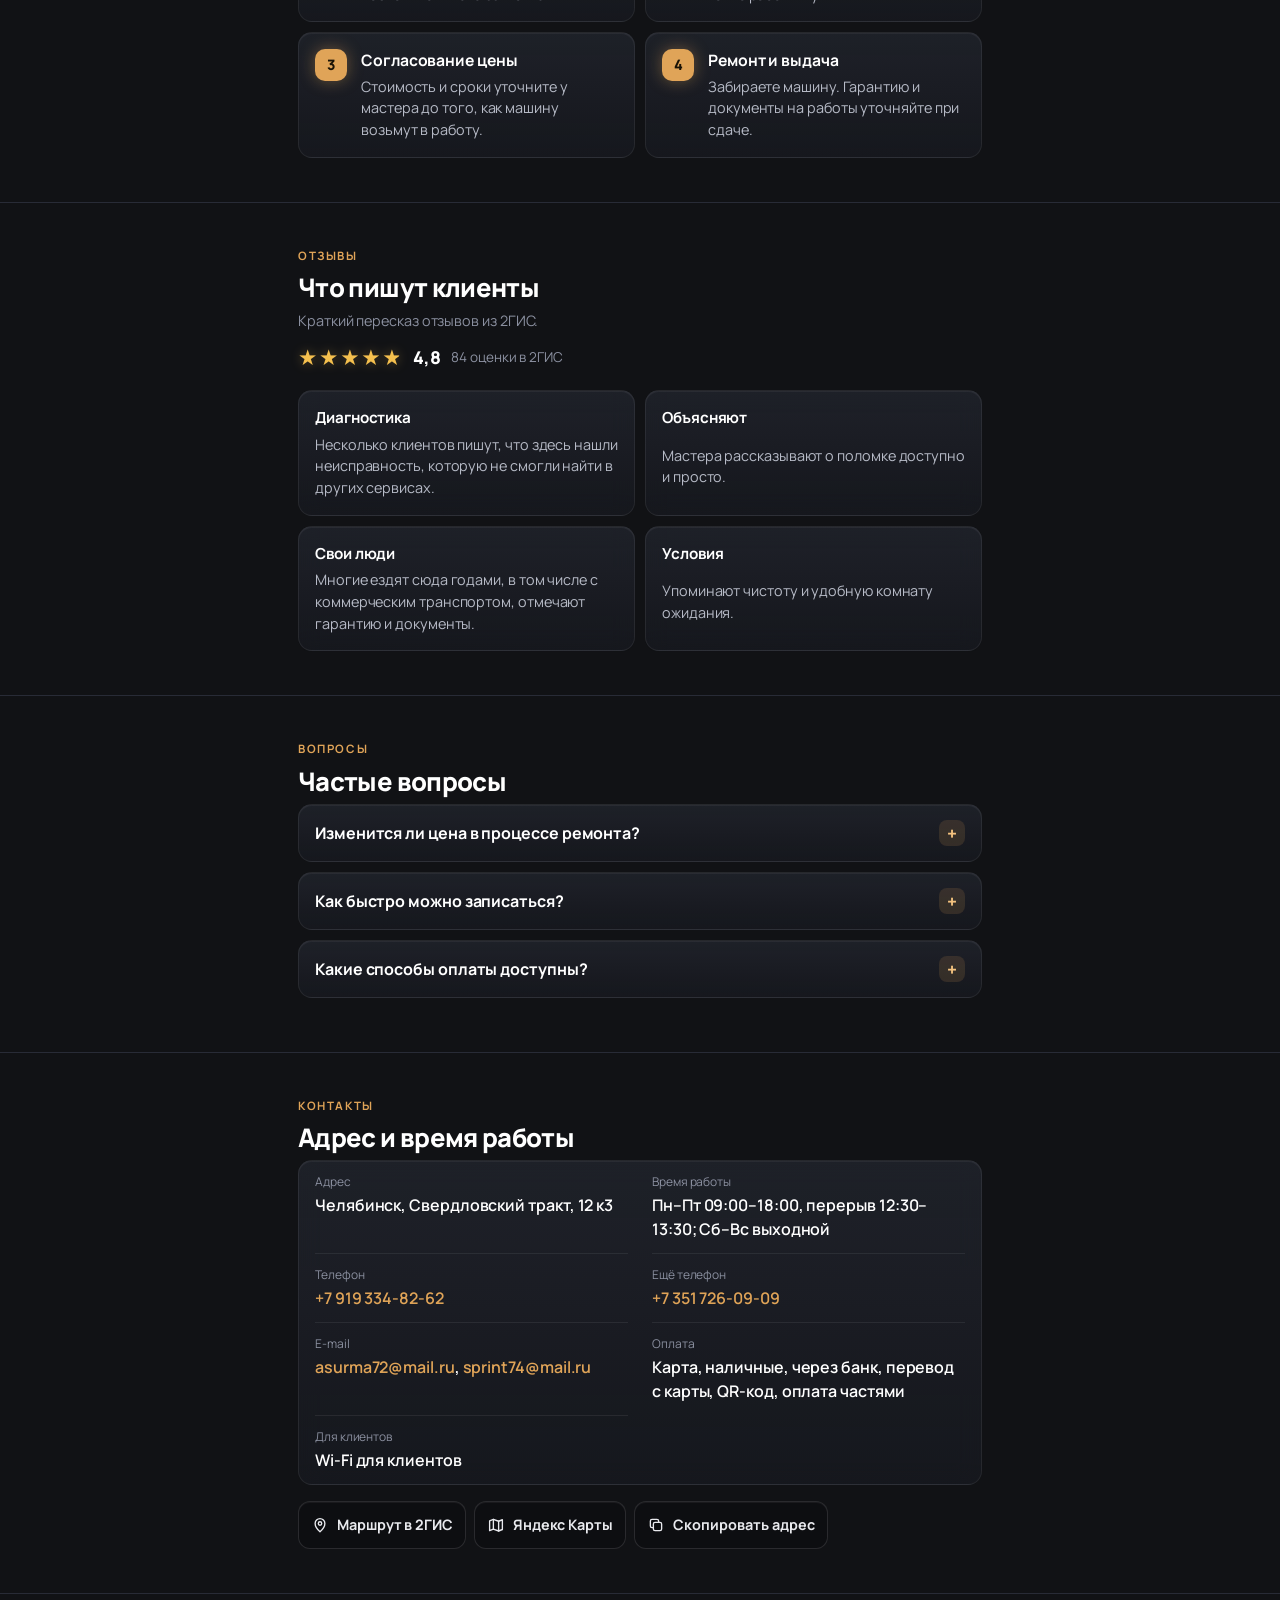
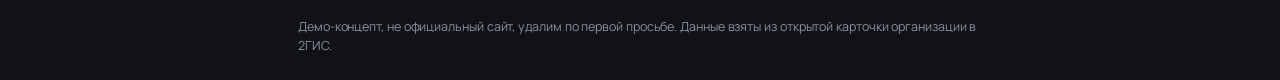
==== commit da09f8a2: "Свет ламп, меню разделов, поиск по прайсу, запись из прайса, кнопки карт Исправления: - Конусы света" ====
--- a/avtoservis-sprint/index.html
+++ b/avtoservis-sprint/index.html
@@ -305,5 +305,6 @@
   setTimeout(check, 4000);
 })();
 </script>
+<script src="extras.js"></script>
 </body>
 </html>
--- a/avtoservis-sprint/style.css
+++ b/avtoservis-sprint/style.css
@@ -267,6 +267,8 @@
 
 /* ---------- Секции ---------- */
 .section { position: relative; padding-block: 44px; border-bottom: 1px solid var(--line); }
+/* переход по якорю: заголовок раздела не прячется под липкой плашкой и меню */
+.section { scroll-margin-top: calc(var(--sticky-h, 50px) - 24px); }
 
 /* Свечение за прайсом: слой позади контента внутри секции */
 #prices::before {
@@ -447,7 +449,7 @@
 .info dd { margin: 0; color: var(--white); font-weight: 600; overflow-wrap: anywhere; }
 .info a { color: var(--accent); text-decoration: none; }
 
-.footer { padding-block: 24px; color: var(--dim); font-size: .78rem; }
+.footer { padding-block: 24px; color: var(--muted); font-size: .78rem; }
 .footer p { margin: 0; }
 
 /* ---------- Закреплённая панель звонка ---------- */
@@ -513,7 +515,7 @@
 .hero > .wrap { position: relative; z-index: 1; }
 .scene__lines { fill: none; stroke: rgba(255, 255, 255, .13); stroke-width: 1.2; stroke-linecap: round; stroke-linejoin: round; }
 .lamp__shade { fill: #2a2c35; stroke: rgba(255, 255, 255, .22); stroke-width: 1; }
-.lamp__cone { fill: url(#cone); transform-box: fill-box; transform-origin: 50% 0; animation: lamp 7s ease-in-out infinite alternate; }
+.lamp__cone { transform-box: fill-box; transform-origin: 50% 0; animation: lamp 7s ease-in-out infinite alternate; }
 .lamp__bulb { animation: bulb 7s ease-in-out infinite alternate; }
 .lamp--2 .lamp__cone, .lamp--2 .lamp__bulb { animation-delay: -2.3s; }
 .lamp--3 .lamp__cone, .lamp--3 .lamp__bulb { animation-delay: -4.6s; }
@@ -681,6 +683,7 @@
   width: 100%;
   max-width: 440px;
   max-height: calc(100vh - 24px);
+  max-height: calc(100dvh - 24px);
   overflow-y: auto;
   padding: 24px 18px 18px;
   border-radius: 18px;
@@ -824,6 +827,166 @@
 .faq p { margin: 0; padding: 0 16px 16px; color: #b7bbc7; font-size: .9rem; }
 
 a:focus-visible, summary:focus-visible, button:focus-visible { outline: 2px solid var(--accent); outline-offset: 3px; border-radius: 10px; }
+
+/* ---------- Липкое меню разделов (строит extras.js) ---------- */
+.secnav {
+  position: fixed;
+  top: var(--bar-h, 34px);
+  left: 0;
+  right: 0;
+  z-index: 19;
+  background: rgba(17, 18, 21, .9);
+  backdrop-filter: blur(10px);
+  -webkit-backdrop-filter: blur(10px);
+  border-bottom: 1px solid var(--line);
+  transform: translateY(-110%);
+  opacity: 0;
+  visibility: hidden;
+  transition: transform .25s ease-out, opacity .2s, visibility 0s .25s;
+}
+.secnav.is-shown { transform: none; opacity: 1; visibility: visible; transition: transform .25s ease-out, opacity .2s; }
+.secnav__in {
+  display: flex;
+  gap: 6px;
+  max-width: 720px;
+  margin: 0 auto;
+  padding: 7px 18px;
+  overflow-x: auto;
+  scrollbar-width: none;
+  -webkit-overflow-scrolling: touch;
+}
+.secnav__in::-webkit-scrollbar { display: none; }
+.secnav a {
+  flex: none;
+  padding: 6px 13px;
+  border-radius: 999px;
+  border: 1px solid transparent;
+  color: var(--muted);
+  font-size: .82rem;
+  font-weight: 700;
+  text-decoration: none;
+  white-space: nowrap;
+  transition: color .15s, background .15s, border-color .15s;
+  -webkit-tap-highlight-color: transparent;
+}
+.secnav a:hover { color: var(--white); }
+.secnav a.is-active { color: var(--accent-hi); background: rgba(224, 164, 88, .12); border-color: rgba(224, 164, 88, .4); }
+
+/* ---------- Поиск по прайсу ---------- */
+.psearch { position: relative; margin: 0 0 12px; }
+.psearch__icon { position: absolute; left: 14px; top: 50%; width: 18px; height: 18px; margin-top: -9px; color: var(--accent); pointer-events: none; }
+.psearch__input {
+  width: 100%;
+  min-height: 50px;
+  padding: 0 46px 0 42px;
+  border-radius: 12px;
+  border: 1px solid rgba(255, 255, 255, .12);
+  background: rgba(8, 9, 12, .6);
+  color: var(--white);
+  font: inherit;
+  font-size: 16px;
+  transition: border-color .15s, box-shadow .15s;
+  -webkit-appearance: none;
+  appearance: none;
+}
+.psearch__input::-webkit-search-cancel-button { display: none; }
+.psearch__input::placeholder { color: var(--dim); }
+.psearch__input:focus { outline: none; border-color: var(--accent); box-shadow: 0 0 0 3px rgba(224, 164, 88, .2); }
+.psearch__x {
+  position: absolute;
+  right: 5px;
+  top: 50%;
+  width: 40px;
+  height: 40px;
+  margin-top: -20px;
+  border: 0;
+  border-radius: 10px;
+  background: transparent;
+  color: var(--muted);
+  font-size: 1.4rem;
+  line-height: 1;
+  cursor: pointer;
+}
+.psearch__x:hover { color: var(--white); background: rgba(255, 255, 255, .06); }
+.psearch__count { margin: -4px 0 10px; color: var(--muted); font-size: .8rem; font-weight: 600; }
+.psearch__count:empty { display: none; }
+.psearch__empty { margin: 4px 0 0; padding: 16px; border-radius: var(--r); border: 1px dashed rgba(224, 164, 88, .35); color: #c3c6d0; font-size: .9rem; }
+.psearch__empty a { color: var(--accent); }
+.price mark { background: rgba(224, 164, 88, .28); color: var(--white); border-radius: 3px; padding: 0 1px; }
+
+/* подсказка над прайсом и строки-кнопки «записаться на эту услугу» */
+.price-tip { display: flex; align-items: center; gap: 8px; margin: -8px 0 16px; color: var(--accent-hi); font-size: .82rem; font-weight: 600; }
+.price-tip svg { width: 18px; height: 18px; flex: none; }
+.price li.price__item { padding: 0; }
+.price__btn {
+  display: flex;
+  align-items: baseline;
+  justify-content: space-between;
+  gap: 14px;
+  width: 100%;
+  padding: 10px 12px 10px 19px;
+  border: 0;
+  background: transparent;
+  color: inherit;
+  font: inherit;
+  text-align: left;
+  cursor: pointer;
+  -webkit-tap-highlight-color: transparent;
+}
+.price__btn > span:first-child { flex: 1; }
+.price__btn:focus-visible { outline: 2px solid var(--accent); outline-offset: -2px; border-radius: 6px; }
+.price__add {
+  flex: none;
+  align-self: center;
+  display: grid;
+  place-items: center;
+  width: 24px;
+  height: 24px;
+  margin-left: -4px;
+  border-radius: 7px;
+  color: var(--accent-hi);
+  background: rgba(224, 164, 88, .1);
+  border: 1px solid rgba(224, 164, 88, .25);
+  transition: background .15s, color .15s, transform .15s;
+}
+.price__add svg { width: 14px; height: 14px; }
+.price li:active .price__add { background: var(--accent); color: var(--accent-ink); transform: scale(.92); }
+@media (hover: hover) { .price li:hover .price__add { background: var(--accent); color: var(--accent-ink); } }
+
+/* форма записи вспыхивает, когда в неё подставили услугу */
+.booking.is-flash { animation: flash 1.4s ease-out; }
+@keyframes flash {
+  0%   { box-shadow: 0 0 0 0 rgba(224, 164, 88, .0), inset 0 1px 0 rgba(255, 255, 255, .06); }
+  25%  { box-shadow: 0 0 0 3px rgba(224, 164, 88, .7), 0 0 40px rgba(224, 164, 88, .35); }
+  100% { box-shadow: 0 0 0 0 rgba(224, 164, 88, 0), inset 0 1px 0 rgba(255, 255, 255, .06); }
+}
+
+/* ---------- Контакты: кнопки карт ---------- */
+.map-actions { display: grid; grid-template-columns: 1fr 1fr; gap: 8px; margin-top: 16px; }
+.map-actions .btn { padding: 0 12px; font-size: .9rem; }
+.map-actions__copy { grid-column: 1 / -1; }
+
+/* ---------- Всплывающее уведомление ---------- */
+.toast {
+  position: fixed;
+  left: 50%;
+  bottom: calc(var(--callbar-h) + 14px + env(safe-area-inset-bottom, 0px));
+  z-index: 60;
+  padding: 10px 16px;
+  border-radius: 999px;
+  border: 1px solid rgba(95, 191, 138, .45);
+  background: rgba(20, 30, 25, .95);
+  color: #c9f0d9;
+  font-size: .86rem;
+  font-weight: 700;
+  white-space: nowrap;
+  box-shadow: 0 10px 30px rgba(0, 0, 0, .5);
+  transform: translate(-50%, 16px);
+  opacity: 0;
+  pointer-events: none;
+  transition: transform .25s ease-out, opacity .2s;
+}
+.toast.is-on { transform: translate(-50%, 0); opacity: 1; }
 
 @media (prefers-reduced-motion: reduce) {
   html { scroll-behavior: auto; }
@@ -870,5 +1033,8 @@
   .modal { align-items: center; }
   .modal__card { padding: 28px 26px 24px; }
   .steps { grid-template-columns: 1fr 1fr; }
+  .map-actions { display: flex; flex-wrap: wrap; }
+  .map-actions__copy { grid-column: auto; }
+  .toast { bottom: 28px; }
   .step + .step::before { display: none; }
 }
